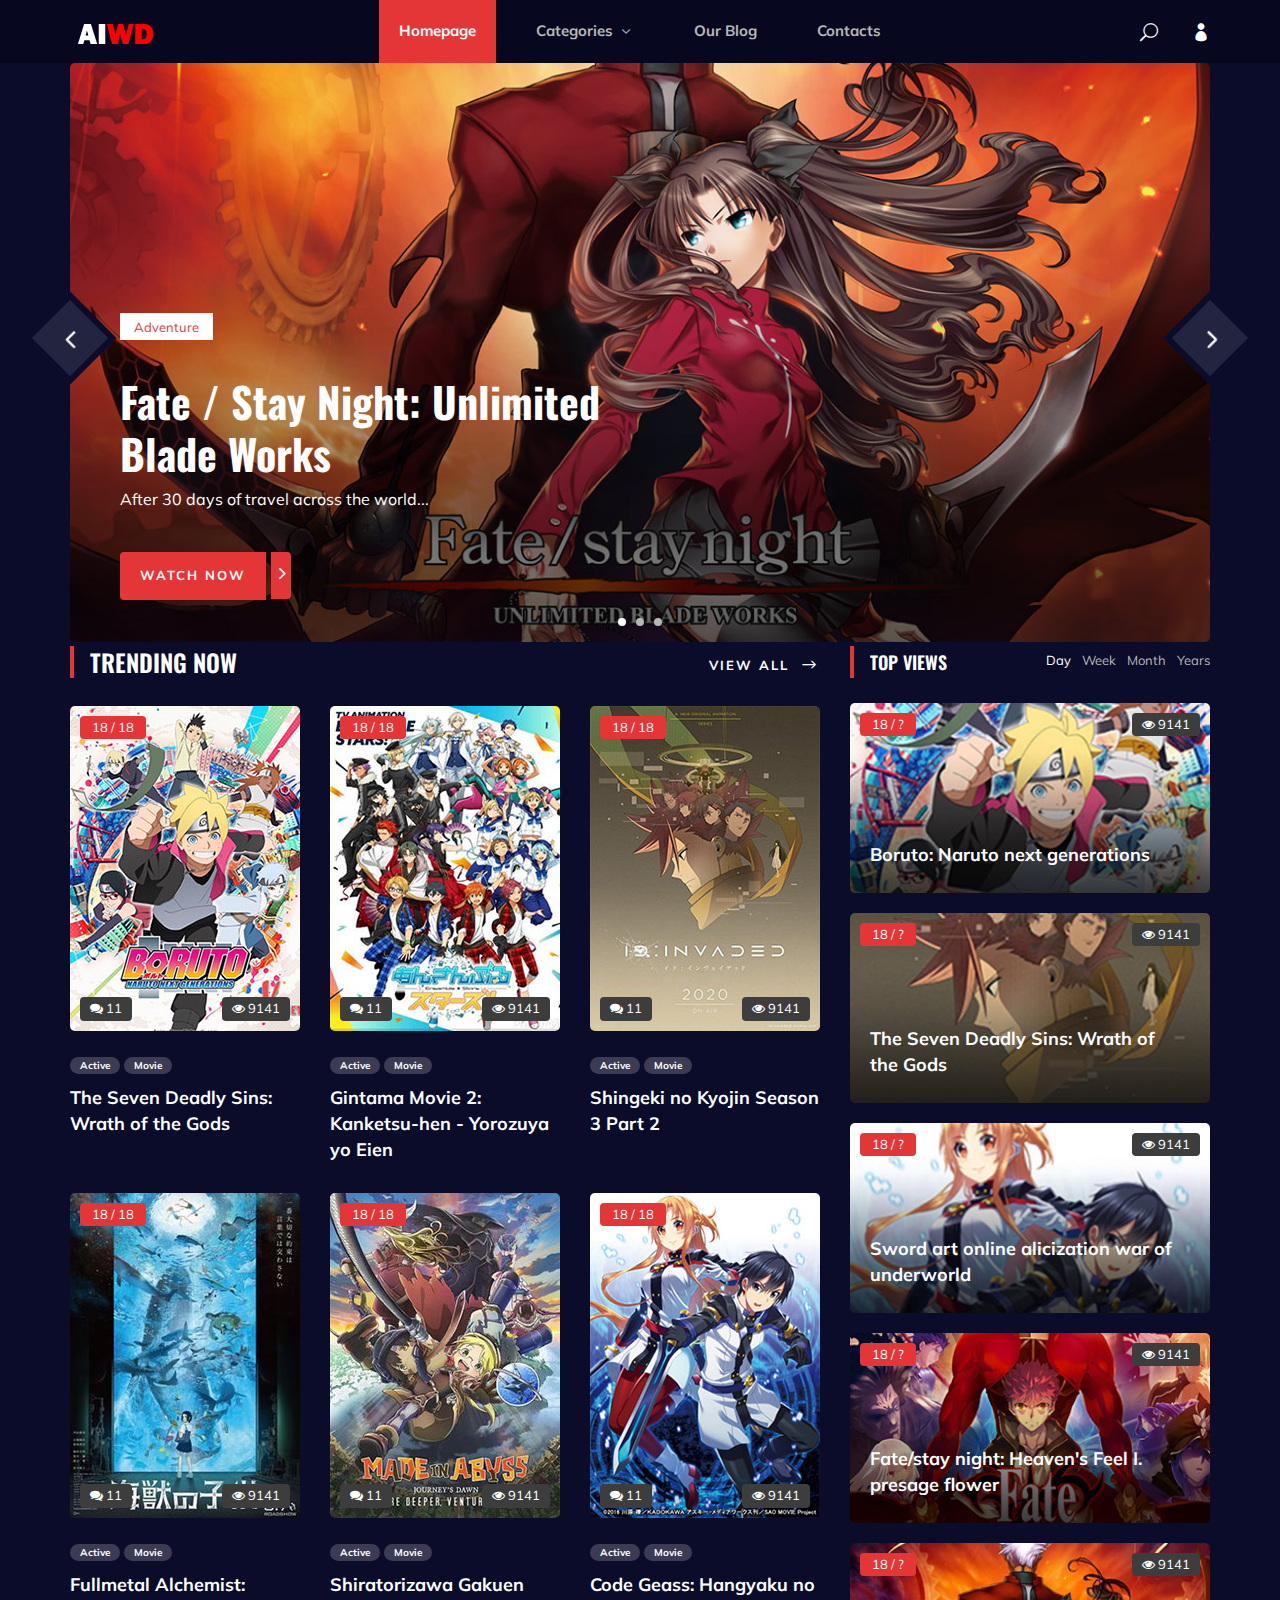
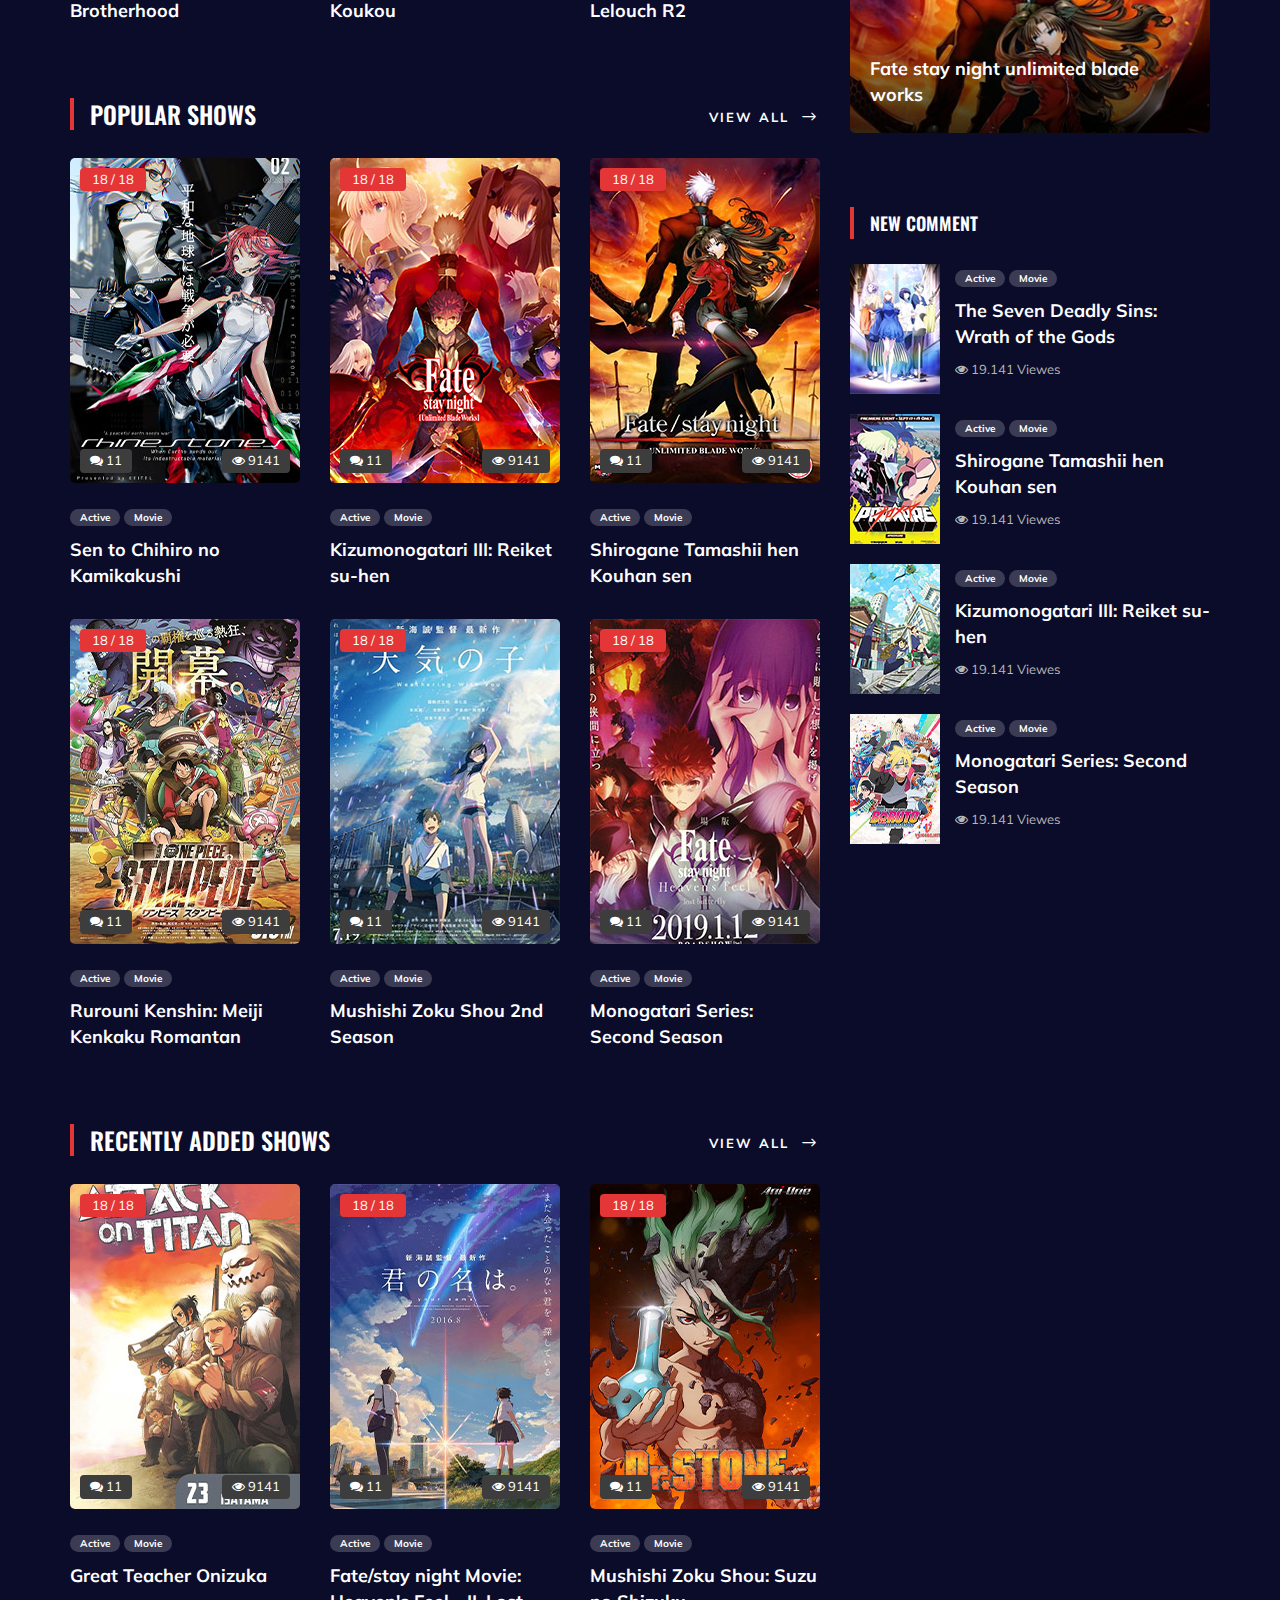
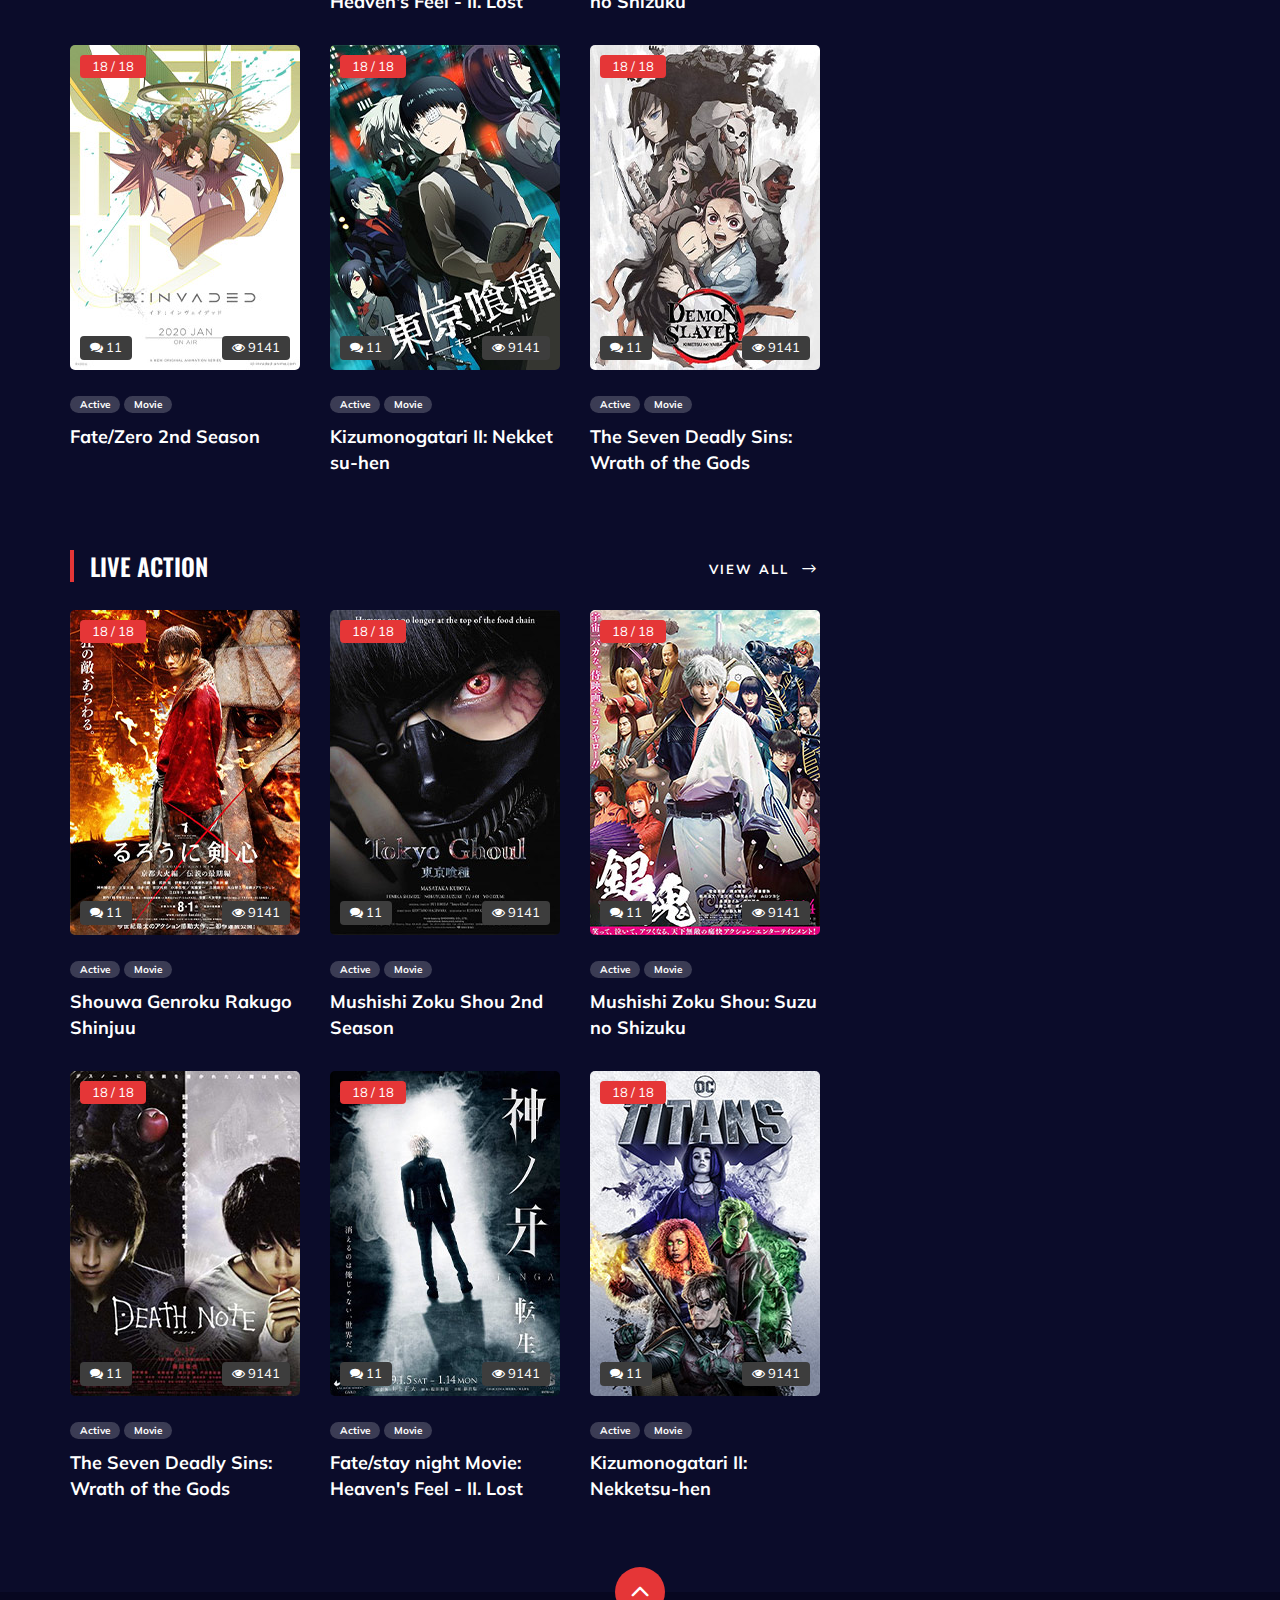
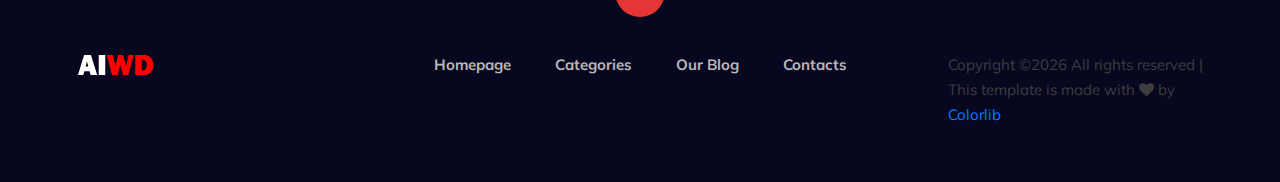
==== src/main/webapp/resources/index.html @ 6661aed7 "Initial commit" ====
<!DOCTYPE html>
<html lang="zxx">

<head>
    <meta charset="UTF-8">
    <meta name="description" content="Anime Template">
    <meta name="keywords" content="Anime, unica, creative, html">
    <meta name="viewport" content="width=device-width, initial-scale=1.0">
    <meta http-equiv="X-UA-Compatible" content="ie=edge">
    <title>Anime | Template</title>

    <!-- Google Font -->
    <link href="https://fonts.googleapis.com/css2?family=Oswald:wght@300;400;500;600;700&display=swap" rel="stylesheet">
    <link href="https://fonts.googleapis.com/css2?family=Mulish:wght@300;400;500;600;700;800;900&display=swap"
    rel="stylesheet">

    <!-- Css Styles -->
    <link rel="stylesheet" href="css/bootstrap.min.css" type="text/css">
    <link rel="stylesheet" href="css/font-awesome.min.css" type="text/css">
    <link rel="stylesheet" href="css/elegant-icons.css" type="text/css">
    <link rel="stylesheet" href="css/plyr.css" type="text/css">
    <link rel="stylesheet" href="css/nice-select.css" type="text/css">
    <link rel="stylesheet" href="css/owl.carousel.min.css" type="text/css">
    <link rel="stylesheet" href="css/slicknav.min.css" type="text/css">
    <link rel="stylesheet" href="css/style.css" type="text/css">
</head>

<body>
    <!-- Page Preloder -->
    <div id="preloder">
        <div class="loader"></div>
    </div>

    <!-- Header Section Begin -->
    <header class="header">
        <div class="container">
            <div class="row">
                <div class="col-lg-2">
                    <div class="header__logo">
                        <a href="./index.html">
                            <img src="../resources/img/logo.png" alt="">
                        </a>
                    </div>
                </div>
                <div class="col-lg-8">
                    <div class="mobile-menu__trigger">
                        <span></span>
                        <span></span>
                        <span></span>
                    </div>
                    <div class="header__nav">
                        <nav class="header__menu mobile-menu">
                            <ul>
                                <li class="active"><a href="./index.html">Homepage</a></li>
                                <li><a href="./categories.html">Categories <span class="arrow_carrot-down"></span></a>
                                    <ul class="dropdown">
                                        <li><a href="./categories.html">Categories</a></li>
                                        <li><a href="./anime-details.html">Anime Details</a></li>
                                        <li><a href="./anime-watching.html">Anime Watching</a></li>
                                        <li><a href="./blog-details.html">Blog Details</a></li>
                                        <li><a href="./signup.html">Sign Up</a></li>
                                        <li><a href="./login.html">Login</a></li>
                                    </ul>
                                </li>
                                <li><a href="./blog.html">Our Blog</a></li>
                                <li><a href="#">Contacts</a></li>
                            </ul>
                        </nav>
                    </div>
                </div>
                <div class="col-lg-2">
                    <div class="header__right">
                        <a href="#" class="search-switch"><span class="icon_search"></span></a>
                        <a href="./login.html"><span class="icon_profile"></span></a>
                    </div>
                </div>
            </div>
            <div id="mobile-menu-wrap"></div>
        </div>
    </header>
    <!-- Header End -->


    <!-- Hero Section Begin -->
    <section class="hero">
        <div class="container">
            <div class="hero__slider owl-carousel">
                <div class="hero__items set-bg" data-setbg="img/hero/hero-1.jpg">
                    <div class="row">
                        <div class="col-lg-6">
                            <div class="hero__text">
                                <div class="label">Adventure</div>
                                <h2>Fate / Stay Night: Unlimited Blade Works</h2>
                                <p>After 30 days of travel across the world...</p>
                                <a href="#"><span>Watch Now</span> <i class="fa fa-angle-right"></i></a>
                            </div>
                        </div>
                    </div>
                </div>
                <div class="hero__items set-bg" data-setbg="img/hero/hero-1.jpg">
                    <div class="row">
                        <div class="col-lg-6">
                            <div class="hero__text">
                                <div class="label">Adventure</div>
                                <h2>Fate / Stay Night: Unlimited Blade Works</h2>
                                <p>After 30 days of travel across the world...</p>
                                <a href="#"><span>Watch Now</span> <i class="fa fa-angle-right"></i></a>
                            </div>
                        </div>
                    </div>
                </div>
                <div class="hero__items set-bg" data-setbg="img/hero/hero-1.jpg">
                    <div class="row">
                        <div class="col-lg-6">
                            <div class="hero__text">
                                <div class="label">Adventure</div>
                                <h2>Fate / Stay Night: Unlimited Blade Works</h2>
                                <p>After 30 days of travel across the world...</p>
                                <a href="#"><span>Watch Now</span> <i class="fa fa-angle-right"></i></a>
                            </div>
                        </div>
                    </div>
                </div>
            </div>
        </div>
    </section>
    <!-- Hero Section End -->

    <!-- Product Section Begin -->
    <section class="product spad">
        <div class="container">
            <div class="row">
                <div class="col-lg-8">
                    <div class="trending__product">
                        <div class="row">
                            <div class="col-lg-8 col-md-8 col-sm-8">
                                <div class="section-title">
                                    <h4>Trending Now</h4>
                                </div>
                            </div>
                            <div class="col-lg-4 col-md-4 col-sm-4">
                                <div class="btn__all">
                                    <a href="#" class="primary-btn">View All <span class="arrow_right"></span></a>
                                </div>
                            </div>
                        </div>
                        <div class="row">
                            <div class="col-lg-4 col-md-6 col-sm-6">
                                <div class="product__item">
                                    <div class="product__item__pic set-bg" data-setbg="img/trending/trend-1.jpg">
                                        <div class="ep">18 / 18</div>
                                        <div class="comment"><i class="fa fa-comments"></i> 11</div>
                                        <div class="view"><i class="fa fa-eye"></i> 9141</div>
                                    </div>
                                    <div class="product__item__text">
                                        <ul>
                                            <li>Active</li>
                                            <li>Movie</li>
                                        </ul>
                                        <h5><a href="#">The Seven Deadly Sins: Wrath of the Gods</a></h5>
                                    </div>
                                </div>
                            </div>
                            <div class="col-lg-4 col-md-6 col-sm-6">
                                <div class="product__item">
                                    <div class="product__item__pic set-bg" data-setbg="img/trending/trend-2.jpg">
                                        <div class="ep">18 / 18</div>
                                        <div class="comment"><i class="fa fa-comments"></i> 11</div>
                                        <div class="view"><i class="fa fa-eye"></i> 9141</div>
                                    </div>
                                    <div class="product__item__text">
                                        <ul>
                                            <li>Active</li>
                                            <li>Movie</li>
                                        </ul>
                                        <h5><a href="#">Gintama Movie 2: Kanketsu-hen - Yorozuya yo Eien</a></h5>
                                    </div>
                                </div>
                            </div>
                            <div class="col-lg-4 col-md-6 col-sm-6">
                                <div class="product__item">
                                    <div class="product__item__pic set-bg" data-setbg="img/trending/trend-3.jpg">
                                        <div class="ep">18 / 18</div>
                                        <div class="comment"><i class="fa fa-comments"></i> 11</div>
                                        <div class="view"><i class="fa fa-eye"></i> 9141</div>
                                    </div>
                                    <div class="product__item__text">
                                        <ul>
                                            <li>Active</li>
                                            <li>Movie</li>
                                        </ul>
                                        <h5><a href="#">Shingeki no Kyojin Season 3 Part 2</a></h5>
                                    </div>
                                </div>
                            </div>
                            <div class="col-lg-4 col-md-6 col-sm-6">
                                <div class="product__item">
                                    <div class="product__item__pic set-bg" data-setbg="img/trending/trend-4.jpg">
                                        <div class="ep">18 / 18</div>
                                        <div class="comment"><i class="fa fa-comments"></i> 11</div>
                                        <div class="view"><i class="fa fa-eye"></i> 9141</div>
                                    </div>
                                    <div class="product__item__text">
                                        <ul>
                                            <li>Active</li>
                                            <li>Movie</li>
                                        </ul>
                                        <h5><a href="#">Fullmetal Alchemist: Brotherhood</a></h5>
                                    </div>
                                </div>
                            </div>
                            <div class="col-lg-4 col-md-6 col-sm-6">
                                <div class="product__item">
                                    <div class="product__item__pic set-bg" data-setbg="img/trending/trend-5.jpg">
                                        <div class="ep">18 / 18</div>
                                        <div class="comment"><i class="fa fa-comments"></i> 11</div>
                                        <div class="view"><i class="fa fa-eye"></i> 9141</div>
                                    </div>
                                    <div class="product__item__text">
                                        <ul>
                                            <li>Active</li>
                                            <li>Movie</li>
                                        </ul>
                                        <h5><a href="#">Shiratorizawa Gakuen Koukou</a></h5>
                                    </div>
                                </div>
                            </div>
                            <div class="col-lg-4 col-md-6 col-sm-6">
                                <div class="product__item">
                                    <div class="product__item__pic set-bg" data-setbg="img/trending/trend-6.jpg">
                                        <div class="ep">18 / 18</div>
                                        <div class="comment"><i class="fa fa-comments"></i> 11</div>
                                        <div class="view"><i class="fa fa-eye"></i> 9141</div>
                                    </div>
                                    <div class="product__item__text">
                                        <ul>
                                            <li>Active</li>
                                            <li>Movie</li>
                                        </ul>
                                        <h5><a href="#">Code Geass: Hangyaku no Lelouch R2</a></h5>
                                    </div>
                                </div>
                            </div>
                        </div>
                    </div>
                    <div class="popular__product">
                        <div class="row">
                            <div class="col-lg-8 col-md-8 col-sm-8">
                                <div class="section-title">
                                    <h4>Popular Shows</h4>
                                </div>
                            </div>
                            <div class="col-lg-4 col-md-4 col-sm-4">
                                <div class="btn__all">
                                    <a href="#" class="primary-btn">View All <span class="arrow_right"></span></a>
                                </div>
                            </div>
                        </div>
                        <div class="row">
                            <div class="col-lg-4 col-md-6 col-sm-6">
                                <div class="product__item">
                                    <div class="product__item__pic set-bg" data-setbg="img/popular/popular-1.jpg">
                                        <div class="ep">18 / 18</div>
                                        <div class="comment"><i class="fa fa-comments"></i> 11</div>
                                        <div class="view"><i class="fa fa-eye"></i> 9141</div>
                                    </div>
                                    <div class="product__item__text">
                                        <ul>
                                            <li>Active</li>
                                            <li>Movie</li>
                                        </ul>
                                        <h5><a href="#">Sen to Chihiro no Kamikakushi</a></h5>
                                    </div>
                                </div>
                            </div>
                            <div class="col-lg-4 col-md-6 col-sm-6">
                                <div class="product__item">
                                    <div class="product__item__pic set-bg" data-setbg="img/popular/popular-2.jpg">
                                        <div class="ep">18 / 18</div>
                                        <div class="comment"><i class="fa fa-comments"></i> 11</div>
                                        <div class="view"><i class="fa fa-eye"></i> 9141</div>
                                    </div>
                                    <div class="product__item__text">
                                        <ul>
                                            <li>Active</li>
                                            <li>Movie</li>
                                        </ul>
                                        <h5><a href="#">Kizumonogatari III: Reiket su-hen</a></h5>
                                    </div>
                                </div>
                            </div>
                            <div class="col-lg-4 col-md-6 col-sm-6">
                                <div class="product__item">
                                    <div class="product__item__pic set-bg" data-setbg="img/popular/popular-3.jpg">
                                        <div class="ep">18 / 18</div>
                                        <div class="comment"><i class="fa fa-comments"></i> 11</div>
                                        <div class="view"><i class="fa fa-eye"></i> 9141</div>
                                    </div>
                                    <div class="product__item__text">
                                        <ul>
                                            <li>Active</li>
                                            <li>Movie</li>
                                        </ul>
                                        <h5><a href="#">Shirogane Tamashii hen Kouhan sen</a></h5>
                                    </div>
                                </div>
                            </div>
                            <div class="col-lg-4 col-md-6 col-sm-6">
                                <div class="product__item">
                                    <div class="product__item__pic set-bg" data-setbg="img/popular/popular-4.jpg">
                                        <div class="ep">18 / 18</div>
                                        <div class="comment"><i class="fa fa-comments"></i> 11</div>
                                        <div class="view"><i class="fa fa-eye"></i> 9141</div>
                                    </div>
                                    <div class="product__item__text">
                                        <ul>
                                            <li>Active</li>
                                            <li>Movie</li>
                                        </ul>
                                        <h5><a href="#">Rurouni Kenshin: Meiji Kenkaku Romantan</a></h5>
                                    </div>
                                </div>
                            </div>
                            <div class="col-lg-4 col-md-6 col-sm-6">
                                <div class="product__item">
                                    <div class="product__item__pic set-bg" data-setbg="img/popular/popular-5.jpg">
                                        <div class="ep">18 / 18</div>
                                        <div class="comment"><i class="fa fa-comments"></i> 11</div>
                                        <div class="view"><i class="fa fa-eye"></i> 9141</div>
                                    </div>
                                    <div class="product__item__text">
                                        <ul>
                                            <li>Active</li>
                                            <li>Movie</li>
                                        </ul>
                                        <h5><a href="#">Mushishi Zoku Shou 2nd Season</a></h5>
                                    </div>
                                </div>
                            </div>
                            <div class="col-lg-4 col-md-6 col-sm-6">
                                <div class="product__item">
                                    <div class="product__item__pic set-bg" data-setbg="img/popular/popular-6.jpg">
                                        <div class="ep">18 / 18</div>
                                        <div class="comment"><i class="fa fa-comments"></i> 11</div>
                                        <div class="view"><i class="fa fa-eye"></i> 9141</div>
                                    </div>
                                    <div class="product__item__text">
                                        <ul>
                                            <li>Active</li>
                                            <li>Movie</li>
                                        </ul>
                                        <h5><a href="#">Monogatari Series: Second Season</a></h5>
                                    </div>
                                </div>
                            </div>
                        </div>
                    </div>
                    <div class="recent__product">
                        <div class="row">
                            <div class="col-lg-8 col-md-8 col-sm-8">
                                <div class="section-title">
                                    <h4>Recently Added Shows</h4>
                                </div>
                            </div>
                            <div class="col-lg-4 col-md-4 col-sm-4">
                                <div class="btn__all">
                                    <a href="#" class="primary-btn">View All <span class="arrow_right"></span></a>
                                </div>
                            </div>
                        </div>
                        <div class="row">
                            <div class="col-lg-4 col-md-6 col-sm-6">
                                <div class="product__item">
                                    <div class="product__item__pic set-bg" data-setbg="img/recent/recent-1.jpg">
                                        <div class="ep">18 / 18</div>
                                        <div class="comment"><i class="fa fa-comments"></i> 11</div>
                                        <div class="view"><i class="fa fa-eye"></i> 9141</div>
                                    </div>
                                    <div class="product__item__text">
                                        <ul>
                                            <li>Active</li>
                                            <li>Movie</li>
                                        </ul>
                                        <h5><a href="#">Great Teacher Onizuka</a></h5>
                                    </div>
                                </div>
                            </div>
                            <div class="col-lg-4 col-md-6 col-sm-6">
                                <div class="product__item">
                                    <div class="product__item__pic set-bg" data-setbg="img/recent/recent-2.jpg">
                                        <div class="ep">18 / 18</div>
                                        <div class="comment"><i class="fa fa-comments"></i> 11</div>
                                        <div class="view"><i class="fa fa-eye"></i> 9141</div>
                                    </div>
                                    <div class="product__item__text">
                                        <ul>
                                            <li>Active</li>
                                            <li>Movie</li>
                                        </ul>
                                        <h5><a href="#">Fate/stay night Movie: Heaven's Feel - II. Lost</a></h5>
                                    </div>
                                </div>
                            </div>
                            <div class="col-lg-4 col-md-6 col-sm-6">
                                <div class="product__item">
                                    <div class="product__item__pic set-bg" data-setbg="img/recent/recent-3.jpg">
                                        <div class="ep">18 / 18</div>
                                        <div class="comment"><i class="fa fa-comments"></i> 11</div>
                                        <div class="view"><i class="fa fa-eye"></i> 9141</div>
                                    </div>
                                    <div class="product__item__text">
                                        <ul>
                                            <li>Active</li>
                                            <li>Movie</li>
                                        </ul>
                                        <h5><a href="#">Mushishi Zoku Shou: Suzu no Shizuku</a></h5>
                                    </div>
                                </div>
                            </div>
                            <div class="col-lg-4 col-md-6 col-sm-6">
                                <div class="product__item">
                                    <div class="product__item__pic set-bg" data-setbg="img/recent/recent-4.jpg">
                                        <div class="ep">18 / 18</div>
                                        <div class="comment"><i class="fa fa-comments"></i> 11</div>
                                        <div class="view"><i class="fa fa-eye"></i> 9141</div>
                                    </div>
                                    <div class="product__item__text">
                                        <ul>
                                            <li>Active</li>
                                            <li>Movie</li>
                                        </ul>
                                        <h5><a href="#">Fate/Zero 2nd Season</a></h5>
                                    </div>
                                </div>
                            </div>
                            <div class="col-lg-4 col-md-6 col-sm-6">
                                <div class="product__item">
                                    <div class="product__item__pic set-bg" data-setbg="img/recent/recent-5.jpg">
                                        <div class="ep">18 / 18</div>
                                        <div class="comment"><i class="fa fa-comments"></i> 11</div>
                                        <div class="view"><i class="fa fa-eye"></i> 9141</div>
                                    </div>
                                    <div class="product__item__text">
                                        <ul>
                                            <li>Active</li>
                                            <li>Movie</li>
                                        </ul>
                                        <h5><a href="#">Kizumonogatari II: Nekket su-hen</a></h5>
                                    </div>
                                </div>
                            </div>
                            <div class="col-lg-4 col-md-6 col-sm-6">
                                <div class="product__item">
                                    <div class="product__item__pic set-bg" data-setbg="img/recent/recent-6.jpg">
                                        <div class="ep">18 / 18</div>
                                        <div class="comment"><i class="fa fa-comments"></i> 11</div>
                                        <div class="view"><i class="fa fa-eye"></i> 9141</div>
                                    </div>
                                    <div class="product__item__text">
                                        <ul>
                                            <li>Active</li>
                                            <li>Movie</li>
                                        </ul>
                                        <h5><a href="#">The Seven Deadly Sins: Wrath of the Gods</a></h5>
                                    </div>
                                </div>
                            </div>
                        </div>
                    </div>
                    <div class="live__product">
                        <div class="row">
                            <div class="col-lg-8 col-md-8 col-sm-8">
                                <div class="section-title">
                                    <h4>Live Action</h4>
                                </div>
                            </div>
                            <div class="col-lg-4 col-md-4 col-sm-4">
                                <div class="btn__all">
                                    <a href="#" class="primary-btn">View All <span class="arrow_right"></span></a>
                                </div>
                            </div>
                        </div>
                        <div class="row">
                            <div class="col-lg-4 col-md-6 col-sm-6">
                                <div class="product__item">
                                    <div class="product__item__pic set-bg" data-setbg="img/live/live-1.jpg">
                                        <div class="ep">18 / 18</div>
                                        <div class="comment"><i class="fa fa-comments"></i> 11</div>
                                        <div class="view"><i class="fa fa-eye"></i> 9141</div>
                                    </div>
                                    <div class="product__item__text">
                                        <ul>
                                            <li>Active</li>
                                            <li>Movie</li>
                                        </ul>
                                        <h5><a href="#">Shouwa Genroku Rakugo Shinjuu</a></h5>
                                    </div>
                                </div>
                            </div>
                            <div class="col-lg-4 col-md-6 col-sm-6">
                                <div class="product__item">
                                    <div class="product__item__pic set-bg" data-setbg="img/live/live-2.jpg">
                                        <div class="ep">18 / 18</div>
                                        <div class="comment"><i class="fa fa-comments"></i> 11</div>
                                        <div class="view"><i class="fa fa-eye"></i> 9141</div>
                                    </div>
                                    <div class="product__item__text">
                                        <ul>
                                            <li>Active</li>
                                            <li>Movie</li>
                                        </ul>
                                        <h5><a href="#">Mushishi Zoku Shou 2nd Season</a></h5>
                                    </div>
                                </div>
                            </div>
                            <div class="col-lg-4 col-md-6 col-sm-6">
                                <div class="product__item">
                                    <div class="product__item__pic set-bg" data-setbg="img/live/live-3.jpg">
                                        <div class="ep">18 / 18</div>
                                        <div class="comment"><i class="fa fa-comments"></i> 11</div>
                                        <div class="view"><i class="fa fa-eye"></i> 9141</div>
                                    </div>
                                    <div class="product__item__text">
                                        <ul>
                                            <li>Active</li>
                                            <li>Movie</li>
                                        </ul>
                                        <h5><a href="#">Mushishi Zoku Shou: Suzu no Shizuku</a></h5>
                                    </div>
                                </div>
                            </div>
                            <div class="col-lg-4 col-md-6 col-sm-6">
                                <div class="product__item">
                                    <div class="product__item__pic set-bg" data-setbg="img/live/live-4.jpg">
                                        <div class="ep">18 / 18</div>
                                        <div class="comment"><i class="fa fa-comments"></i> 11</div>
                                        <div class="view"><i class="fa fa-eye"></i> 9141</div>
                                    </div>
                                    <div class="product__item__text">
                                        <ul>
                                            <li>Active</li>
                                            <li>Movie</li>
                                        </ul>
                                        <h5><a href="#">The Seven Deadly Sins: Wrath of the Gods</a></h5>
                                    </div>
                                </div>
                            </div>
                            <div class="col-lg-4 col-md-6 col-sm-6">
                                <div class="product__item">
                                    <div class="product__item__pic set-bg" data-setbg="img/live/live-5.jpg">
                                        <div class="ep">18 / 18</div>
                                        <div class="comment"><i class="fa fa-comments"></i> 11</div>
                                        <div class="view"><i class="fa fa-eye"></i> 9141</div>
                                    </div>
                                    <div class="product__item__text">
                                        <ul>
                                            <li>Active</li>
                                            <li>Movie</li>
                                        </ul>
                                        <h5><a href="#">Fate/stay night Movie: Heaven's Feel - II. Lost</a></h5>
                                    </div>
                                </div>
                            </div>
                            <div class="col-lg-4 col-md-6 col-sm-6">
                                <div class="product__item">
                                    <div class="product__item__pic set-bg" data-setbg="img/live/live-6.jpg">
                                        <div class="ep">18 / 18</div>
                                        <div class="comment"><i class="fa fa-comments"></i> 11</div>
                                        <div class="view"><i class="fa fa-eye"></i> 9141</div>
                                    </div>
                                    <div class="product__item__text">
                                        <ul>
                                            <li>Active</li>
                                            <li>Movie</li>
                                        </ul>
                                        <h5><a href="#">Kizumonogatari II: Nekketsu-hen</a></h5>
                                    </div>
                                </div>
                            </div>
                        </div>
                    </div>
                </div>
                <div class="col-lg-4 col-md-6 col-sm-8">
                    <div class="product__sidebar">
                        <div class="product__sidebar__view">
                            <div class="section-title">
                                <h5>Top Views</h5>
                            </div>
                            <ul class="filter__controls">
                                <li class="active" data-filter="*">Day</li>
                                <li data-filter=".week">Week</li>
                                <li data-filter=".month">Month</li>
                                <li data-filter=".years">Years</li>
                            </ul>
                            <div class="filter__gallery">
                                <div class="product__sidebar__view__item set-bg mix day years"
                                data-setbg="img/sidebar/tv-1.jpg">
                                <div class="ep">18 / ?</div>
                                <div class="view"><i class="fa fa-eye"></i> 9141</div>
                                <h5><a href="#">Boruto: Naruto next generations</a></h5>
                            </div>
                            <div class="product__sidebar__view__item set-bg mix month week"
                            data-setbg="img/sidebar/tv-2.jpg">
                            <div class="ep">18 / ?</div>
                            <div class="view"><i class="fa fa-eye"></i> 9141</div>
                            <h5><a href="#">The Seven Deadly Sins: Wrath of the Gods</a></h5>
                        </div>
                        <div class="product__sidebar__view__item set-bg mix week years"
                        data-setbg="img/sidebar/tv-3.jpg">
                        <div class="ep">18 / ?</div>
                        <div class="view"><i class="fa fa-eye"></i> 9141</div>
                        <h5><a href="#">Sword art online alicization war of underworld</a></h5>
                    </div>
                    <div class="product__sidebar__view__item set-bg mix years month"
                    data-setbg="img/sidebar/tv-4.jpg">
                    <div class="ep">18 / ?</div>
                    <div class="view"><i class="fa fa-eye"></i> 9141</div>
                    <h5><a href="#">Fate/stay night: Heaven's Feel I. presage flower</a></h5>
                </div>
                <div class="product__sidebar__view__item set-bg mix day"
                data-setbg="img/sidebar/tv-5.jpg">
                <div class="ep">18 / ?</div>
                <div class="view"><i class="fa fa-eye"></i> 9141</div>
                <h5><a href="#">Fate stay night unlimited blade works</a></h5>
            </div>
        </div>
    </div>
    <div class="product__sidebar__comment">
        <div class="section-title">
            <h5>New Comment</h5>
        </div>
        <div class="product__sidebar__comment__item">
            <div class="product__sidebar__comment__item__pic">
                <img src="img/sidebar/comment-1.jpg" alt="">
            </div>
            <div class="product__sidebar__comment__item__text">
                <ul>
                    <li>Active</li>
                    <li>Movie</li>
                </ul>
                <h5><a href="#">The Seven Deadly Sins: Wrath of the Gods</a></h5>
                <span><i class="fa fa-eye"></i> 19.141 Viewes</span>
            </div>
        </div>
        <div class="product__sidebar__comment__item">
            <div class="product__sidebar__comment__item__pic">
                <img src="img/sidebar/comment-2.jpg" alt="">
            </div>
            <div class="product__sidebar__comment__item__text">
                <ul>
                    <li>Active</li>
                    <li>Movie</li>
                </ul>
                <h5><a href="#">Shirogane Tamashii hen Kouhan sen</a></h5>
                <span><i class="fa fa-eye"></i> 19.141 Viewes</span>
            </div>
        </div>
        <div class="product__sidebar__comment__item">
            <div class="product__sidebar__comment__item__pic">
                <img src="img/sidebar/comment-3.jpg" alt="">
            </div>
            <div class="product__sidebar__comment__item__text">
                <ul>
                    <li>Active</li>
                    <li>Movie</li>
                </ul>
                <h5><a href="#">Kizumonogatari III: Reiket su-hen</a></h5>
                <span><i class="fa fa-eye"></i> 19.141 Viewes</span>
            </div>
        </div>
        <div class="product__sidebar__comment__item">
            <div class="product__sidebar__comment__item__pic">
                <img src="img/sidebar/comment-4.jpg" alt="">
            </div>
            <div class="product__sidebar__comment__item__text">
                <ul>
                    <li>Active</li>
                    <li>Movie</li>
                </ul>
                <h5><a href="#">Monogatari Series: Second Season</a></h5>
                <span><i class="fa fa-eye"></i> 19.141 Viewes</span>
            </div>
        </div>
    </div>
</div>
</div>
</div>
</div>
</section>
<!-- Product Section End -->

<!-- Footer Section Begin -->
<footer class="footer">
    <div class="page-up">
        <a href="#" id="scrollToTopButton"><span class="arrow_carrot-up"></span></a>
    </div>
    <div class="container">
        <div class="row">
            <div class="col-lg-3">
                <div class="footer__logo">
                    <a href="./index.html"><img src="img/logo.png" alt=""></a>
                </div>
            </div>
            <div class="col-lg-6">
                <div class="footer__nav">
                    <ul>
                        <li class="active"><a href="./index.html">Homepage</a></li>
                        <li><a href="./categories.html">Categories</a></li>
                        <li><a href="./blog.html">Our Blog</a></li>
                        <li><a href="#">Contacts</a></li>
                    </ul>
                </div>
            </div>
            <div class="col-lg-3">
                <p><!-- Link back to Colorlib can't be removed. Template is licensed under CC BY 3.0. -->
                  Copyright &copy;<script>document.write(new Date().getFullYear());</script> All rights reserved | This template is made with <i class="fa fa-heart" aria-hidden="true"></i> by <a href="https://colorlib.com" target="_blank">Colorlib</a>
                  <!-- Link back to Colorlib can't be removed. Template is licensed under CC BY 3.0. --></p>

              </div>
          </div>
      </div>
  </footer>
  <!-- Footer Section End -->

  <!-- Search model Begin -->
  <div class="search-model">
    <div class="h-100 d-flex align-items-center justify-content-center">
        <div class="search-close-switch"><i class="icon_close"></i></div>
        <form class="search-model-form">
            <input type="text" id="search-input" placeholder="Search here.....">
        </form>
    </div>
</div>
<!-- Search model end -->

<!-- Js Plugins -->
<script src="js/jquery-3.3.1.min.js"></script>
<script src="js/bootstrap.min.js"></script>
<script src="js/player.js"></script>
<script src="js/jquery.nice-select.min.js"></script>
<script src="js/mixitup.min.js"></script>
<script src="js/jquery.slicknav.js"></script>
<script src="js/owl.carousel.min.js"></script>
<script src="js/main.js"></script>


</body>

</html>
---- src/main/webapp/resources/css/elegant-icons.css ----
@font-face {
	font-family: 'ElegantIcons';
	src:url('../fonts/ElegantIcons.eot');
	src:url('../fonts/ElegantIcons.eot?#iefix') format('embedded-opentype'),
		url('../fonts/ElegantIcons.woff') format('woff'),
		url('../fonts/ElegantIcons.ttf') format('truetype'),
		url('../fonts/ElegantIcons.svg#ElegantIcons') format('svg');
	font-weight: normal;
	font-style: normal;
}

/* Use the following CSS code if you want to use data attributes for inserting your icons */
[data-icon]:before {
	font-family: 'ElegantIcons';
	content: attr(data-icon);
	speak: none;
	font-weight: normal;
	font-variant: normal;
	text-transform: none;
	line-height: 1;
	-webkit-font-smoothing: antialiased;
	-moz-osx-font-smoothing: grayscale;
}

/* Use the following CSS code if you want to have a class per icon */
/*
Instead of a list of all class selectors,
you can use the generic selector below, but it's slower:
[class*="your-class-prefix"] {
*/
.arrow_up, .arrow_down, .arrow_left, .arrow_right, .arrow_left-up, .arrow_right-up, .arrow_right-down, .arrow_left-down, .arrow-up-down, .arrow_up-down_alt, .arrow_left-right_alt, .arrow_left-right, .arrow_expand_alt2, .arrow_expand_alt, .arrow_condense, .arrow_expand, .arrow_move, .arrow_carrot-up, .arrow_carrot-down, .arrow_carrot-left, .arrow_carrot-right, .arrow_carrot-2up, .arrow_carrot-2down, .arrow_carrot-2left, .arrow_carrot-2right, .arrow_carrot-up_alt2, .arrow_carrot-down_alt2, .arrow_carrot-left_alt2, .arrow_carrot-right_alt2, .arrow_carrot-2up_alt2, .arrow_carrot-2down_alt2, .arrow_carrot-2left_alt2, .arrow_carrot-2right_alt2, .arrow_triangle-up, .arrow_triangle-down, .arrow_triangle-left, .arrow_triangle-right, .arrow_triangle-up_alt2, .arrow_triangle-down_alt2, .arrow_triangle-left_alt2, .arrow_triangle-right_alt2, .arrow_back, .icon_minus-06, .icon_plus, .icon_close, .icon_check, .icon_minus_alt2, .icon_plus_alt2, .icon_close_alt2, .icon_check_alt2, .icon_zoom-out_alt, .icon_zoom-in_alt, .icon_search, .icon_box-empty, .icon_box-selected, .icon_minus-box, .icon_plus-box, .icon_box-checked, .icon_circle-empty, .icon_circle-slelected, .icon_stop_alt2, .icon_stop, .icon_pause_alt2, .icon_pause, .icon_menu, .icon_menu-square_alt2, .icon_menu-circle_alt2, .icon_ul, .icon_ol, .icon_adjust-horiz, .icon_adjust-vert, .icon_document_alt, .icon_documents_alt, .icon_pencil, .icon_pencil-edit_alt, .icon_pencil-edit, .icon_folder-alt, .icon_folder-open_alt, .icon_folder-add_alt, .icon_info_alt, .icon_error-oct_alt, .icon_error-circle_alt, .icon_error-triangle_alt, .icon_question_alt2, .icon_question, .icon_comment_alt, .icon_chat_alt, .icon_vol-mute_alt, .icon_volume-low_alt, .icon_volume-high_alt, .icon_quotations, .icon_quotations_alt2, .icon_clock_alt, .icon_lock_alt, .icon_lock-open_alt, .icon_key_alt, .icon_cloud_alt, .icon_cloud-upload_alt, .icon_cloud-download_alt, .icon_image, .icon_images, .icon_lightbulb_alt, .icon_gift_alt, .icon_house_alt, .icon_genius, .icon_mobile, .icon_tablet, .icon_laptop, .icon_desktop, .icon_camera_alt, .icon_mail_alt, .icon_cone_alt, .icon_ribbon_alt, .icon_bag_alt, .icon_creditcard, .icon_cart_alt, .icon_paperclip, .icon_tag_alt, .icon_tags_alt, .icon_trash_alt, .icon_cursor_alt, .icon_mic_alt, .icon_compass_alt, .icon_pin_alt, .icon_pushpin_alt, .icon_map_alt, .icon_drawer_alt, .icon_toolbox_alt, .icon_book_alt, .icon_calendar, .icon_film, .icon_table, .icon_contacts_alt, .icon_headphones, .icon_lifesaver, .icon_piechart, .icon_refresh, .icon_link_alt, .icon_link, .icon_loading, .icon_blocked, .icon_archive_alt, .icon_heart_alt, .icon_star_alt, .icon_star-half_alt, .icon_star, .icon_star-half, .icon_tools, .icon_tool, .icon_cog, .icon_cogs, .arrow_up_alt, .arrow_down_alt, .arrow_left_alt, .arrow_right_alt, .arrow_left-up_alt, .arrow_right-up_alt, .arrow_right-down_alt, .arrow_left-down_alt, .arrow_condense_alt, .arrow_expand_alt3, .arrow_carrot_up_alt, .arrow_carrot-down_alt, .arrow_carrot-left_alt, .arrow_carrot-right_alt, .arrow_carrot-2up_alt, .arrow_carrot-2dwnn_alt, .arrow_carrot-2left_alt, .arrow_carrot-2right_alt, .arrow_triangle-up_alt, .arrow_triangle-down_alt, .arrow_triangle-left_alt, .arrow_triangle-right_alt, .icon_minus_alt, .icon_plus_alt, .icon_close_alt, .icon_check_alt, .icon_zoom-out, .icon_zoom-in, .icon_stop_alt, .icon_menu-square_alt, .icon_menu-circle_alt, .icon_document, .icon_documents, .icon_pencil_alt, .icon_folder, .icon_folder-open, .icon_folder-add, .icon_folder_upload, .icon_folder_download, .icon_info, .icon_error-circle, .icon_error-oct, .icon_error-triangle, .icon_question_alt, .icon_comment, .icon_chat, .icon_vol-mute, .icon_volume-low, .icon_volume-high, .icon_quotations_alt, .icon_clock, .icon_lock, .icon_lock-open, .icon_key, .icon_cloud, .icon_cloud-upload, .icon_cloud-download, .icon_lightbulb, .icon_gift, .icon_house, .icon_camera, .icon_mail, .icon_cone, .icon_ribbon, .icon_bag, .icon_cart, .icon_tag, .icon_tags, .icon_trash, .icon_cursor, .icon_mic, .icon_compass, .icon_pin, .icon_pushpin, .icon_map, .icon_drawer, .icon_toolbox, .icon_book, .icon_contacts, .icon_archive, .icon_heart, .icon_profile, .icon_group, .icon_grid-2x2, .icon_grid-3x3, .icon_music, .icon_pause_alt, .icon_phone, .icon_upload, .icon_download, .social_facebook, .social_twitter, .social_pinterest, .social_googleplus, .social_tumblr, .social_tumbleupon, .social_wordpress, .social_instagram, .social_dribbble, .social_vimeo, .social_linkedin, .social_rss, .social_deviantart, .social_share, .social_myspace, .social_skype, .social_youtube, .social_picassa, .social_googledrive, .social_flickr, .social_blogger, .social_spotify, .social_delicious, .social_facebook_circle, .social_twitter_circle, .social_pinterest_circle, .social_googleplus_circle, .social_tumblr_circle, .social_stumbleupon_circle, .social_wordpress_circle, .social_instagram_circle, .social_dribbble_circle, .social_vimeo_circle, .social_linkedin_circle, .social_rss_circle, .social_deviantart_circle, .social_share_circle, .social_myspace_circle, .social_skype_circle, .social_youtube_circle, .social_picassa_circle, .social_googledrive_alt2, .social_flickr_circle, .social_blogger_circle, .social_spotify_circle, .social_delicious_circle, .social_facebook_square, .social_twitter_square, .social_pinterest_square, .social_googleplus_square, .social_tumblr_square, .social_stumbleupon_square, .social_wordpress_square, .social_instagram_square, .social_dribbble_square, .social_vimeo_square, .social_linkedin_square, .social_rss_square, .social_deviantart_square, .social_share_square, .social_myspace_square, .social_skype_square, .social_youtube_square, .social_picassa_square, .social_googledrive_square, .social_flickr_square, .social_blogger_square, .social_spotify_square, .social_delicious_square, .icon_printer, .icon_calulator, .icon_building, .icon_floppy, .icon_drive, .icon_search-2, .icon_id, .icon_id-2, .icon_puzzle, .icon_like, .icon_dislike, .icon_mug, .icon_currency, .icon_wallet, .icon_pens, .icon_easel, .icon_flowchart, .icon_datareport, .icon_briefcase, .icon_shield, .icon_percent, .icon_globe, .icon_globe-2, .icon_target, .icon_hourglass, .icon_balance, .icon_rook, .icon_printer-alt, .icon_calculator_alt, .icon_building_alt, .icon_floppy_alt, .icon_drive_alt, .icon_search_alt, .icon_id_alt, .icon_id-2_alt, .icon_puzzle_alt, .icon_like_alt, .icon_dislike_alt, .icon_mug_alt, .icon_currency_alt, .icon_wallet_alt, .icon_pens_alt, .icon_easel_alt, .icon_flowchart_alt, .icon_datareport_alt, .icon_briefcase_alt, .icon_shield_alt, .icon_percent_alt, .icon_globe_alt, .icon_clipboard {
	font-family: 'ElegantIcons';
	speak: none;
	font-style: normal;
	font-weight: normal;
	font-variant: normal;
	text-transform: none;
	line-height: 1;
	-webkit-font-smoothing: antialiased;
}
.arrow_up:before {
	content: "\21";
}
.arrow_down:before {
	content: "\22";
}
.arrow_left:before {
	content: "\23";
}
.arrow_right:before {
	content: "\24";
}
.arrow_left-up:before {
	content: "\25";
}
.arrow_right-up:before {
	content: "\26";
}
.arrow_right-down:before {
	content: "\27";
}
.arrow_left-down:before {
	content: "\28";
}
.arrow-up-down:before {
	content: "\29";
}
.arrow_up-down_alt:before {
	content: "\2a";
}
.arrow_left-right_alt:before {
	content: "\2b";
}
.arrow_left-right:before {
	content: "\2c";
}
.arrow_expand_alt2:before {
	content: "\2d";
}
.arrow_expand_alt:before {
	content: "\2e";
}
.arrow_condense:before {
	content: "\2f";
}
.arrow_expand:before {
	content: "\30";
}
.arrow_move:before {
	content: "\31";
}
.arrow_carrot-up:before {
	content: "\32";
}
.arrow_carrot-down:before {
	content: "\33";
}
.arrow_carrot-left:before {
	content: "\34";
}
.arrow_carrot-right:before {
	content: "\35";
}
.arrow_carrot-2up:before {
	content: "\36";
}
.arrow_carrot-2down:before {
	content: "\37";
}
.arrow_carrot-2left:before {
	content: "\38";
}
.arrow_carrot-2right:before {
	content: "\39";
}
.arrow_carrot-up_alt2:before {
	content: "\3a";
}
.arrow_carrot-down_alt2:before {
	content: "\3b";
}
.arrow_carrot-left_alt2:before {
	content: "\3c";
}
.arrow_carrot-right_alt2:before {
	content: "\3d";
}
.arrow_carrot-2up_alt2:before {
	content: "\3e";
}
.arrow_carrot-2down_alt2:before {
	content: "\3f";
}
.arrow_carrot-2left_alt2:before {
	content: "\40";
}
.arrow_carrot-2right_alt2:before {
	content: "\41";
}
.arrow_triangle-up:before {
	content: "\42";
}
.arrow_triangle-down:before {
	content: "\43";
}
.arrow_triangle-left:before {
	content: "\44";
}
.arrow_triangle-right:before {
	content: "\45";
}
.arrow_triangle-up_alt2:before {
	content: "\46";
}
.arrow_triangle-down_alt2:before {
	content: "\47";
}
.arrow_triangle-left_alt2:before {
	content: "\48";
}
.arrow_triangle-right_alt2:before {
	content: "\49";
}
.arrow_back:before {
	content: "\4a";
}
.icon_minus-06:before {
	content: "\4b";
}
.icon_plus:before {
	content: "\4c";
}
.icon_close:before {
	content: "\4d";
}
.icon_check:before {
	content: "\4e";
}
.icon_minus_alt2:before {
	content: "\4f";
}
.icon_plus_alt2:before {
	content: "\50";
}
.icon_close_alt2:before {
	content: "\51";
}
.icon_check_alt2:before {
	content: "\52";
}
.icon_zoom-out_alt:before {
	content: "\53";
}
.icon_zoom-in_alt:before {
	content: "\54";
}
.icon_search:before {
	content: "\55";
}
.icon_box-empty:before {
	content: "\56";
}
.icon_box-selected:before {
	content: "\57";
}
.icon_minus-box:before {
	content: "\58";
}
.icon_plus-box:before {
	content: "\59";
}
.icon_box-checked:before {
	content: "\5a";
}
.icon_circle-empty:before {
	content: "\5b";
}
.icon_circle-slelected:before {
	content: "\5c";
}
.icon_stop_alt2:before {
	content: "\5d";
}
.icon_stop:before {
	content: "\5e";
}
.icon_pause_alt2:before {
	content: "\5f";
}
.icon_pause:before {
	content: "\60";
}
.icon_menu:before {
	content: "\61";
}
.icon_menu-square_alt2:before {
	content: "\62";
}
.icon_menu-circle_alt2:before {
	content: "\63";
}
.icon_ul:before {
	content: "\64";
}
.icon_ol:before {
	content: "\65";
}
.icon_adjust-horiz:before {
	content: "\66";
}
.icon_adjust-vert:before {
	content: "\67";
}
.icon_document_alt:before {
	content: "\68";
}
.icon_documents_alt:before {
	content: "\69";
}
.icon_pencil:before {
	content: "\6a";
}
.icon_pencil-edit_alt:before {
	content: "\6b";
}
.icon_pencil-edit:before {
	content: "\6c";
}
.icon_folder-alt:before {
	content: "\6d";
}
.icon_folder-open_alt:before {
	content: "\6e";
}
.icon_folder-add_alt:before {
	content: "\6f";
}
.icon_info_alt:before {
	content: "\70";
}
.icon_error-oct_alt:before {
	content: "\71";
}
.icon_error-circle_alt:before {
	content: "\72";
}
.icon_error-triangle_alt:before {
	content: "\73";
}
.icon_question_alt2:before {
	content: "\74";
}
.icon_question:before {
	content: "\75";
}
.icon_comment_alt:before {
	content: "\76";
}
.icon_chat_alt:before {
	content: "\77";
}
.icon_vol-mute_alt:before {
	content: "\78";
}
.icon_volume-low_alt:before {
	content: "\79";
}
.icon_volume-high_alt:before {
	content: "\7a";
}
.icon_quotations:before {
	content: "\7b";
}
.icon_quotations_alt2:before {
	content: "\7c";
}
.icon_clock_alt:before {
	content: "\7d";
}
.icon_lock_alt:before {
	content: "\7e";
}
.icon_lock-open_alt:before {
	content: "\e000";
}
.icon_key_alt:before {
	content: "\e001";
}
.icon_cloud_alt:before {
	content: "\e002";
}
.icon_cloud-upload_alt:before {
	content: "\e003";
}
.icon_cloud-download_alt:before {
	content: "\e004";
}
.icon_image:before {
	content: "\e005";
}
.icon_images:before {
	content: "\e006";
}
.icon_lightbulb_alt:before {
	content: "\e007";
}
.icon_gift_alt:before {
	content: "\e008";
}
.icon_house_alt:before {
	content: "\e009";
}
.icon_genius:before {
	content: "\e00a";
}
.icon_mobile:before {
	content: "\e00b";
}
.icon_tablet:before {
	content: "\e00c";
}
.icon_laptop:before {
	content: "\e00d";
}
.icon_desktop:before {
	content: "\e00e";
}
.icon_camera_alt:before {
	content: "\e00f";
}
.icon_mail_alt:before {
	content: "\e010";
}
.icon_cone_alt:before {
	content: "\e011";
}
.icon_ribbon_alt:before {
	content: "\e012";
}
.icon_bag_alt:before {
	content: "\e013";
}
.icon_creditcard:before {
	content: "\e014";
}
.icon_cart_alt:before {
	content: "\e015";
}
.icon_paperclip:before {
	content: "\e016";
}
.icon_tag_alt:before {
	content: "\e017";
}
.icon_tags_alt:before {
	content: "\e018";
}
.icon_trash_alt:before {
	content: "\e019";
}
.icon_cursor_alt:before {
	content: "\e01a";
}
.icon_mic_alt:before {
	content: "\e01b";
}
.icon_compass_alt:before {
	content: "\e01c";
}
.icon_pin_alt:before {
	content: "\e01d";
}
.icon_pushpin_alt:before {
	content: "\e01e";
}
.icon_map_alt:before {
	content: "\e01f";
}
.icon_drawer_alt:before {
	content: "\e020";
}
.icon_toolbox_alt:before {
	content: "\e021";
}
.icon_book_alt:before {
	content: "\e022";
}
.icon_calendar:before {
	content: "\e023";
}
.icon_film:before {
	content: "\e024";
}
.icon_table:before {
	content: "\e025";
}
.icon_contacts_alt:before {
	content: "\e026";
}
.icon_headphones:before {
	content: "\e027";
}
.icon_lifesaver:before {
	content: "\e028";
}
.icon_piechart:before {
	content: "\e029";
}
.icon_refresh:before {
	content: "\e02a";
}
.icon_link_alt:before {
	content: "\e02b";
}
.icon_link:before {
	content: "\e02c";
}
.icon_loading:before {
	content: "\e02d";
}
.icon_blocked:before {
	content: "\e02e";
}
.icon_archive_alt:before {
	content: "\e02f";
}
.icon_heart_alt:before {
	content: "\e030";
}
.icon_star_alt:before {
	content: "\e031";
}
.icon_star-half_alt:before {
	content: "\e032";
}
.icon_star:before {
	content: "\e033";
}
.icon_star-half:before {
	content: "\e034";
}
.icon_tools:before {
	content: "\e035";
}
.icon_tool:before {
	content: "\e036";
}
.icon_cog:before {
	content: "\e037";
}
.icon_cogs:before {
	content: "\e038";
}
.arrow_up_alt:before {
	content: "\e039";
}
.arrow_down_alt:before {
	content: "\e03a";
}
.arrow_left_alt:before {
	content: "\e03b";
}
.arrow_right_alt:before {
	content: "\e03c";
}
.arrow_left-up_alt:before {
	content: "\e03d";
}
.arrow_right-up_alt:before {
	content: "\e03e";
}
.arrow_right-down_alt:before {
	content: "\e03f";
}
.arrow_left-down_alt:before {
	content: "\e040";
}
.arrow_condense_alt:before {
	content: "\e041";
}
.arrow_expand_alt3:before {
	content: "\e042";
}
.arrow_carrot_up_alt:before {
	content: "\e043";
}
.arrow_carrot-down_alt:before {
	content: "\e044";
}
.arrow_carrot-left_alt:before {
	content: "\e045";
}
.arrow_carrot-right_alt:before {
	content: "\e046";
}
.arrow_carrot-2up_alt:before {
	content: "\e047";
}
.arrow_carrot-2dwnn_alt:before {
	content: "\e048";
}
.arrow_carrot-2left_alt:before {
	content: "\e049";
}
.arrow_carrot-2right_alt:before {
	content: "\e04a";
}
.arrow_triangle-up_alt:before {
	content: "\e04b";
}
.arrow_triangle-down_alt:before {
	content: "\e04c";
}
.arrow_triangle-left_alt:before {
	content: "\e04d";
}
.arrow_triangle-right_alt:before {
	content: "\e04e";
}
.icon_minus_alt:before {
	content: "\e04f";
}
.icon_plus_alt:before {
	content: "\e050";
}
.icon_close_alt:before {
	content: "\e051";
}
.icon_check_alt:before {
	content: "\e052";
}
.icon_zoom-out:before {
	content: "\e053";
}
.icon_zoom-in:before {
	content: "\e054";
}
.icon_stop_alt:before {
	content: "\e055";
}
.icon_menu-square_alt:before {
	content: "\e056";
}
.icon_menu-circle_alt:before {
	content: "\e057";
}
.icon_document:before {
	content: "\e058";
}
.icon_documents:before {
	content: "\e059";
}
.icon_pencil_alt:before {
	content: "\e05a";
}
.icon_folder:before {
	content: "\e05b";
}
.icon_folder-open:before {
	content: "\e05c";
}
.icon_folder-add:before {
	content: "\e05d";
}
.icon_folder_upload:before {
	content: "\e05e";
}
.icon_folder_download:before {
	content: "\e05f";
}
.icon_info:before {
	content: "\e060";
}
.icon_error-circle:before {
	content: "\e061";
}
.icon_error-oct:before {
	content: "\e062";
}
.icon_error-triangle:before {
	content: "\e063";
}
.icon_question_alt:before {
	content: "\e064";
}
.icon_comment:before {
	content: "\e065";
}
.icon_chat:before {
	content: "\e066";
}
.icon_vol-mute:before {
	content: "\e067";
}
.icon_volume-low:before {
	content: "\e068";
}
.icon_volume-high:before {
	content: "\e069";
}
.icon_quotations_alt:before {
	content: "\e06a";
}
.icon_clock:before {
	content: "\e06b";
}
.icon_lock:before {
	content: "\e06c";
}
.icon_lock-open:before {
	content: "\e06d";
}
.icon_key:before {
	content: "\e06e";
}
.icon_cloud:before {
	content: "\e06f";
}
.icon_cloud-upload:before {
	content: "\e070";
}
.icon_cloud-download:before {
	content: "\e071";
}
.icon_lightbulb:before {
	content: "\e072";
}
.icon_gift:before {
	content: "\e073";
}
.icon_house:before {
	content: "\e074";
}
.icon_camera:before {
	content: "\e075";
}
.icon_mail:before {
	content: "\e076";
}
.icon_cone:before {
	content: "\e077";
}
.icon_ribbon:before {
	content: "\e078";
}
.icon_bag:before {
	content: "\e079";
}
.icon_cart:before {
	content: "\e07a";
}
.icon_tag:before {
	content: "\e07b";
}
.icon_tags:before {
	content: "\e07c";
}
.icon_trash:before {
	content: "\e07d";
}
.icon_cursor:before {
	content: "\e07e";
}
.icon_mic:before {
	content: "\e07f";
}
.icon_compass:before {
	content: "\e080";
}
.icon_pin:before {
	content: "\e081";
}
.icon_pushpin:before {
	content: "\e082";
}
.icon_map:before {
	content: "\e083";
}
.icon_drawer:before {
	content: "\e084";
}
.icon_toolbox:before {
	content: "\e085";
}
.icon_book:before {
	content: "\e086";
}
.icon_contacts:before {
	content: "\e087";
}
.icon_archive:before {
	content: "\e088";
}
.icon_heart:before {
	content: "\e089";
}
.icon_profile:before {
	content: "\e08a";
}
.icon_group:before {
	content: "\e08b";
}
.icon_grid-2x2:before {
	content: "\e08c";
}
.icon_grid-3x3:before {
	content: "\e08d";
}
.icon_music:before {
	content: "\e08e";
}
.icon_pause_alt:before {
	content: "\e08f";
}
.icon_phone:before {
	content: "\e090";
}
.icon_upload:before {
	content: "\e091";
}
.icon_download:before {
	content: "\e092";
}
.social_facebook:before {
	content: "\e093";
}
.social_twitter:before {
	content: "\e094";
}
.social_pinterest:before {
	content: "\e095";
}
.social_googleplus:before {
	content: "\e096";
}
.social_tumblr:before {
	content: "\e097";
}
.social_tumbleupon:before {
	content: "\e098";
}
.social_wordpress:before {
	content: "\e099";
}
.social_instagram:before {
	content: "\e09a";
}
.social_dribbble:before {
	content: "\e09b";
}
.social_vimeo:before {
	content: "\e09c";
}
.social_linkedin:before {
	content: "\e09d";
}
.social_rss:before {
	content: "\e09e";
}
.social_deviantart:before {
	content: "\e09f";
}
.social_share:before {
	content: "\e0a0";
}
.social_myspace:before {
	content: "\e0a1";
}
.social_skype:before {
	content: "\e0a2";
}
.social_youtube:before {
	content: "\e0a3";
}
.social_picassa:before {
	content: "\e0a4";
}
.social_googledrive:before {
	content: "\e0a5";
}
.social_flickr:before {
	content: "\e0a6";
}
.social_blogger:before {
	content: "\e0a7";
}
.social_spotify:before {
	content: "\e0a8";
}
.social_delicious:before {
	content: "\e0a9";
}
.social_facebook_circle:before {
	content: "\e0aa";
}
.social_twitter_circle:before {
	content: "\e0ab";
}
.social_pinterest_circle:before {
	content: "\e0ac";
}
.social_googleplus_circle:before {
	content: "\e0ad";
}
.social_tumblr_circle:before {
	content: "\e0ae";
}
.social_stumbleupon_circle:before {
	content: "\e0af";
}
.social_wordpress_circle:before {
	content: "\e0b0";
}
.social_instagram_circle:before {
	content: "\e0b1";
}
.social_dribbble_circle:before {
	content: "\e0b2";
}
.social_vimeo_circle:before {
	content: "\e0b3";
}
.social_linkedin_circle:before {
	content: "\e0b4";
}
.social_rss_circle:before {
	content: "\e0b5";
}
.social_deviantart_circle:before {
	content: "\e0b6";
}
.social_share_circle:before {
	content: "\e0b7";
}
.social_myspace_circle:before {
	content: "\e0b8";
}
.social_skype_circle:before {
	content: "\e0b9";
}
.social_youtube_circle:before {
	content: "\e0ba";
}
.social_picassa_circle:before {
	content: "\e0bb";
}
.social_googledrive_alt2:before {
	content: "\e0bc";
}
.social_flickr_circle:before {
	content: "\e0bd";
}
.social_blogger_circle:before {
	content: "\e0be";
}
.social_spotify_circle:before {
	content: "\e0bf";
}
.social_delicious_circle:before {
	content: "\e0c0";
}
.social_facebook_square:before {
	content: "\e0c1";
}
.social_twitter_square:before {
	content: "\e0c2";
}
.social_pinterest_square:before {
	content: "\e0c3";
}
.social_googleplus_square:before {
	content: "\e0c4";
}
.social_tumblr_square:before {
	content: "\e0c5";
}
.social_stumbleupon_square:before {
	content: "\e0c6";
}
.social_wordpress_square:before {
	content: "\e0c7";
}
.social_instagram_square:before {
	content: "\e0c8";
}
.social_dribbble_square:before {
	content: "\e0c9";
}
.social_vimeo_square:before {
	content: "\e0ca";
}
.social_linkedin_square:before {
	content: "\e0cb";
}
.social_rss_square:before {
	content: "\e0cc";
}
.social_deviantart_square:before {
	content: "\e0cd";
}
.social_share_square:before {
	content: "\e0ce";
}
.social_myspace_square:before {
	content: "\e0cf";
}
.social_skype_square:before {
	content: "\e0d0";
}
.social_youtube_square:before {
	content: "\e0d1";
}
.social_picassa_square:before {
	content: "\e0d2";
}
.social_googledrive_square:before {
	content: "\e0d3";
}
.social_flickr_square:before {
	content: "\e0d4";
}
.social_blogger_square:before {
	content: "\e0d5";
}
.social_spotify_square:before {
	content: "\e0d6";
}
.social_delicious_square:before {
	content: "\e0d7";
}
.icon_printer:before {
	content: "\e103";
}
.icon_calulator:before {
	content: "\e0ee";
}
.icon_building:before {
	content: "\e0ef";
}
.icon_floppy:before {
	content: "\e0e8";
}
.icon_drive:before {
	content: "\e0ea";
}
.icon_search-2:before {
	content: "\e101";
}
.icon_id:before {
	content: "\e107";
}
.icon_id-2:before {
	content: "\e108";
}
.icon_puzzle:before {
	content: "\e102";
}
.icon_like:before {
	content: "\e106";
}
.icon_dislike:before {
	content: "\e0eb";
}
.icon_mug:before {
	content: "\e105";
}
.icon_currency:before {
	content: "\e0ed";
}
.icon_wallet:before {
	content: "\e100";
}
.icon_pens:before {
	content: "\e104";
}
.icon_easel:before {
	content: "\e0e9";
}
.icon_flowchart:before {
	content: "\e109";
}
.icon_datareport:before {
	content: "\e0ec";
}
.icon_briefcase:before {
	content: "\e0fe";
}
.icon_shield:before {
	content: "\e0f6";
}
.icon_percent:before {
	content: "\e0fb";
}
.icon_globe:before {
	content: "\e0e2";
}
.icon_globe-2:before {
	content: "\e0e3";
}
.icon_target:before {
	content: "\e0f5";
}
.icon_hourglass:before {
	content: "\e0e1";
}
.icon_balance:before {
	content: "\e0ff";
}
.icon_rook:before {
	content: "\e0f8";
}
.icon_printer-alt:before {
	content: "\e0fa";
}
.icon_calculator_alt:before {
	content: "\e0e7";
}
.icon_building_alt:before {
	content: "\e0fd";
}
.icon_floppy_alt:before {
	content: "\e0e4";
}
.icon_drive_alt:before {
	content: "\e0e5";
}
.icon_search_alt:before {
	content: "\e0f7";
}
.icon_id_alt:before {
	content: "\e0e0";
}
.icon_id-2_alt:before {
	content: "\e0fc";
}
.icon_puzzle_alt:before {
	content: "\e0f9";
}
.icon_like_alt:before {
	content: "\e0dd";
}
.icon_dislike_alt:before {
	content: "\e0f1";
}
.icon_mug_alt:before {
	content: "\e0dc";
}
.icon_currency_alt:before {
	content: "\e0f3";
}
.icon_wallet_alt:before {
	content: "\e0d8";
}
.icon_pens_alt:before {
	content: "\e0db";
}
.icon_easel_alt:before {
	content: "\e0f0";
}
.icon_flowchart_alt:before {
	content: "\e0df";
}
.icon_datareport_alt:before {
	content: "\e0f2";
}
.icon_briefcase_alt:before {
	content: "\e0f4";
}
.icon_shield_alt:before {
	content: "\e0d9";
}
.icon_percent_alt:before {
	content: "\e0da";
}
.icon_globe_alt:before {
	content: "\e0de";
}
.icon_clipboard:before {
	content: "\e0e6";
}


	.glyph {
		float: left;
		text-align: center;
		padding: .75em;
		margin: .4em 1.5em .75em 0;
		width: 6em;
text-shadow: none;
	}
        .glyph_big {
        font-size: 128px;
        color: #59c5dc;
        float: left;
        margin-right: 20px;
        }

        .glyph div { padding-bottom: 10px;}

	.glyph input {
		font-family: consolas, monospace;
		font-size: 12px;
		width: 100%;
		text-align: center;
		border: 0;
		box-shadow: 0 0 0 1px #ccc;
		padding: .2em;
                -moz-border-radius: 5px;
                -webkit-border-radius: 5px;
	}
	.centered {
		margin-left: auto;
		margin-right: auto;
	}
	.glyph .fs1 {
		font-size: 2em;
	}
---- src/main/webapp/resources/css/plyr.css ----
@keyframes plyr-progress{to{background-position:25px 0;background-position:var(--plyr-progress-loading-size,25px) 0}}@keyframes plyr-popup{0%{opacity:.5;transform:translateY(10px)}to{opacity:1;transform:translateY(0)}}@keyframes plyr-fade-in{from{opacity:0}to{opacity:1}}.plyr{-moz-osx-font-smoothing:grayscale;-webkit-font-smoothing:antialiased;align-items:center;direction:ltr;display:flex;flex-direction:column;font-family:inherit;font-family:var(--plyr-font-family,inherit);font-variant-numeric:tabular-nums;font-weight:400;font-weight:var(--plyr-font-weight-regular,400);height:100%;line-height:1.7;line-height:var(--plyr-line-height,1.7);max-width:100%;min-width:200px;position:relative;text-shadow:none;transition:box-shadow .3s ease;z-index:0}.plyr audio,.plyr iframe,.plyr video{display:block;height:100%;width:100%}.plyr button{font:inherit;line-height:inherit;width:auto}.plyr:focus{outline:0}.plyr--full-ui{box-sizing:border-box}.plyr--full-ui *,.plyr--full-ui ::after,.plyr--full-ui ::before{box-sizing:inherit}.plyr--full-ui a,.plyr--full-ui button,.plyr--full-ui input,.plyr--full-ui label{touch-action:manipulation}.plyr__badge{background:#4a5464;background:var(--plyr-badge-background,#4a5464);border-radius:2px;border-radius:var(--plyr-badge-border-radius,2px);color:#fff;color:var(--plyr-badge-text-color,#fff);font-size:9px;font-size:var(--plyr-font-size-badge,9px);line-height:1;padding:3px 4px}.plyr--full-ui ::-webkit-media-text-track-container{display:none}.plyr__captions{animation:plyr-fade-in .3s ease;bottom:0;display:none;font-size:13px;font-size:var(--plyr-font-size-small,13px);left:0;padding:10px;padding:var(--plyr-control-spacing,10px);position:absolute;text-align:center;transition:transform .4s ease-in-out;width:100%}.plyr__captions span:empty{display:none}@media (min-width:480px){.plyr__captions{font-size:15px;font-size:var(--plyr-font-size-base,15px);padding:calc(10px * 2);padding:calc(var(--plyr-control-spacing,10px) * 2)}}@media (min-width:768px){.plyr__captions{font-size:18px;font-size:var(--plyr-font-size-large,18px)}}.plyr--captions-active .plyr__captions{display:block}.plyr:not(.plyr--hide-controls) .plyr__controls:not(:empty)~.plyr__captions{transform:translateY(calc(10px * -4));transform:translateY(calc(var(--plyr-control-spacing,10px) * -4))}.plyr__caption{background:rgba(0,0,0,.8);background:var(--plyr-captions-background,rgba(0,0,0,.8));border-radius:2px;-webkit-box-decoration-break:clone;box-decoration-break:clone;color:#fff;color:var(--plyr-captions-text-color,#fff);line-height:185%;padding:.2em .5em;white-space:pre-wrap}.plyr__caption div{display:inline}.plyr__control{background:0 0;border:0;border-radius:3px;border-radius:var(--plyr-control-radius,3px);color:inherit;cursor:pointer;flex-shrink:0;overflow:visible;padding:calc(10px * .7);padding:calc(var(--plyr-control-spacing,10px) * .7);position:relative;transition:all .3s ease}.plyr__control svg{display:block;fill:currentColor;height:18px;height:var(--plyr-control-icon-size,18px);pointer-events:none;width:18px;width:var(--plyr-control-icon-size,18px)}.plyr__control:focus{outline:0}.plyr__control.plyr__tab-focus{outline-color:#00b3ff;outline-color:var(--plyr-tab-focus-color,var(--plyr-color-main,var(--plyr-color-main,#00b3ff)));outline-offset:2px;outline-style:dotted;outline-width:3px}a.plyr__control{text-decoration:none}a.plyr__control::after,a.plyr__control::before{display:none}.plyr__control.plyr__control--pressed .icon--not-pressed,.plyr__control.plyr__control--pressed .label--not-pressed,.plyr__control:not(.plyr__control--pressed) .icon--pressed,.plyr__control:not(.plyr__control--pressed) .label--pressed{display:none}.plyr--full-ui ::-webkit-media-controls{display:none}.plyr__controls{align-items:center;display:flex;justify-content:flex-end;text-align:center}.plyr__controls .plyr__progress__container{flex:1;min-width:0}.plyr__controls .plyr__controls__item{margin-left:calc(10px / 4);margin-left:calc(var(--plyr-control-spacing,10px)/ 4)}.plyr__controls .plyr__controls__item:first-child{margin-left:0;margin-right:auto}.plyr__controls .plyr__controls__item.plyr__progress__container{padding-left:calc(10px / 4);padding-left:calc(var(--plyr-control-spacing,10px)/ 4)}.plyr__controls .plyr__controls__item.plyr__time{padding:0 calc(10px / 2);padding:0 calc(var(--plyr-control-spacing,10px)/ 2)}.plyr__controls .plyr__controls__item.plyr__progress__container:first-child,.plyr__controls .plyr__controls__item.plyr__time+.plyr__time,.plyr__controls .plyr__controls__item.plyr__time:first-child{padding-left:0}.plyr__controls:empty{display:none}.plyr [data-plyr=airplay],.plyr [data-plyr=captions],.plyr [data-plyr=fullscreen],.plyr [data-plyr=pip]{display:none}.plyr--airplay-supported [data-plyr=airplay],.plyr--captions-enabled [data-plyr=captions],.plyr--fullscreen-enabled [data-plyr=fullscreen],.plyr--pip-supported [data-plyr=pip]{display:inline-block}.plyr__menu{display:flex;position:relative}.plyr__menu .plyr__control svg{transition:transform .3s ease}.plyr__menu .plyr__control[aria-expanded=true] svg{transform:rotate(90deg)}.plyr__menu .plyr__control[aria-expanded=true] .plyr__tooltip{display:none}.plyr__menu__container{animation:plyr-popup .2s ease;background:rgba(255,255,255,.9);background:var(--plyr-menu-background,rgba(255,255,255,.9));border-radius:4px;bottom:100%;box-shadow:0 1px 2px rgba(0,0,0,.15);box-shadow:var(--plyr-menu-shadow,0 1px 2px rgba(0,0,0,.15));color:#4a5464;color:var(--plyr-menu-color,#4a5464);font-size:15px;font-size:var(--plyr-font-size-base,15px);margin-bottom:10px;position:absolute;right:-3px;text-align:left;white-space:nowrap;z-index:3}.plyr__menu__container>div{overflow:hidden;transition:height .35s cubic-bezier(.4,0,.2,1),width .35s cubic-bezier(.4,0,.2,1)}.plyr__menu__container::after{border:4px solid transparent;border:var(--plyr-menu-arrow-size,4px) solid transparent;border-top-color:rgba(255,255,255,.9);border-top-color:var(--plyr-menu-background,rgba(255,255,255,.9));content:'';height:0;position:absolute;right:calc(((18px / 2) + calc(10px * .7)) - (4px / 2));right:calc(((var(--plyr-control-icon-size,18px)/ 2) + calc(var(--plyr-control-spacing,10px) * .7)) - (var(--plyr-menu-arrow-size,4px)/ 2));top:100%;width:0}.plyr__menu__container [role=menu]{padding:calc(10px * .7);padding:calc(var(--plyr-control-spacing,10px) * .7)}.plyr__menu__container [role=menuitem],.plyr__menu__container [role=menuitemradio]{margin-top:2px}.plyr__menu__container [role=menuitem]:first-child,.plyr__menu__container [role=menuitemradio]:first-child{margin-top:0}.plyr__menu__container .plyr__control{align-items:center;color:#4a5464;color:var(--plyr-menu-color,#4a5464);display:flex;font-size:13px;font-size:var(--plyr-font-size-menu,var(--plyr-font-size-small,13px));padding-bottom:calc(calc(10px * .7)/ 1.5);padding-bottom:calc(calc(var(--plyr-control-spacing,10px) * .7)/ 1.5);padding-left:calc(calc(10px * .7) * 1.5);padding-left:calc(calc(var(--plyr-control-spacing,10px) * .7) * 1.5);padding-right:calc(calc(10px * .7) * 1.5);padding-right:calc(calc(var(--plyr-control-spacing,10px) * .7) * 1.5);padding-top:calc(calc(10px * .7)/ 1.5);padding-top:calc(calc(var(--plyr-control-spacing,10px) * .7)/ 1.5);-webkit-user-select:none;-ms-user-select:none;user-select:none;width:100%}.plyr__menu__container .plyr__control>span{align-items:inherit;display:flex;width:100%}.plyr__menu__container .plyr__control::after{border:4px solid transparent;border:var(--plyr-menu-item-arrow-size,4px) solid transparent;content:'';position:absolute;top:50%;transform:translateY(-50%)}.plyr__menu__container .plyr__control--forward{padding-right:calc(calc(10px * .7) * 4);padding-right:calc(calc(var(--plyr-control-spacing,10px) * .7) * 4)}.plyr__menu__container .plyr__control--forward::after{border-left-color:#728197;border-left-color:var(--plyr-menu-arrow-color,#728197);right:calc((calc(10px * .7) * 1.5) - 4px);right:calc((calc(var(--plyr-control-spacing,10px) * .7) * 1.5) - var(--plyr-menu-item-arrow-size,4px))}.plyr__menu__container .plyr__control--forward.plyr__tab-focus::after,.plyr__menu__container .plyr__control--forward:hover::after{border-left-color:currentColor}.plyr__menu__container .plyr__control--back{font-weight:400;font-weight:var(--plyr-font-weight-regular,400);margin:calc(10px * .7);margin:calc(var(--plyr-control-spacing,10px) * .7);margin-bottom:calc(calc(10px * .7)/ 2);margin-bottom:calc(calc(var(--plyr-control-spacing,10px) * .7)/ 2);padding-left:calc(calc(10px * .7) * 4);padding-left:calc(calc(var(--plyr-control-spacing,10px) * .7) * 4);position:relative;width:calc(100% - (calc(10px * .7) * 2));width:calc(100% - (calc(var(--plyr-control-spacing,10px) * .7) * 2))}.plyr__menu__container .plyr__control--back::after{border-right-color:#728197;border-right-color:var(--plyr-menu-arrow-color,#728197);left:calc((calc(10px * .7) * 1.5) - 4px);left:calc((calc(var(--plyr-control-spacing,10px) * .7) * 1.5) - var(--plyr-menu-item-arrow-size,4px))}.plyr__menu__container .plyr__control--back::before{background:#dcdfe5;background:var(--plyr-menu-back-border-color,#dcdfe5);box-shadow:0 1px 0 #fff;box-shadow:0 1px 0 var(--plyr-menu-back-border-shadow-color,#fff);content:'';height:1px;left:0;margin-top:calc(calc(10px * .7)/ 2);margin-top:calc(calc(var(--plyr-control-spacing,10px) * .7)/ 2);overflow:hidden;position:absolute;right:0;top:100%}.plyr__menu__container .plyr__control--back.plyr__tab-focus::after,.plyr__menu__container .plyr__control--back:hover::after{border-right-color:currentColor}.plyr__menu__container .plyr__control[role=menuitemradio]{padding-left:calc(10px * .7);padding-left:calc(var(--plyr-control-spacing,10px) * .7)}.plyr__menu__container .plyr__control[role=menuitemradio]::after,.plyr__menu__container .plyr__control[role=menuitemradio]::before{border-radius:100%}.plyr__menu__container .plyr__control[role=menuitemradio]::before{background:rgba(0,0,0,.1);content:'';display:block;flex-shrink:0;height:16px;margin-right:10px;margin-right:var(--plyr-control-spacing,10px);transition:all .3s ease;width:16px}.plyr__menu__container .plyr__control[role=menuitemradio]::after{background:#fff;border:0;height:6px;left:12px;opacity:0;top:50%;transform:translateY(-50%) scale(0);transition:transform .3s ease,opacity .3s ease;width:6px}.plyr__menu__container .plyr__control[role=menuitemradio][aria-checked=true]::before{background:#00b3ff;background:var(--plyr-control-toggle-checked-background,var(--plyr-color-main,var(--plyr-color-main,#00b3ff)))}.plyr__menu__container .plyr__control[role=menuitemradio][aria-checked=true]::after{opacity:1;transform:translateY(-50%) scale(1)}.plyr__menu__container .plyr__control[role=menuitemradio].plyr__tab-focus::before,.plyr__menu__container .plyr__control[role=menuitemradio]:hover::before{background:rgba(35,40,47,.1)}.plyr__menu__container .plyr__menu__value{align-items:center;display:flex;margin-left:auto;margin-right:calc((calc(10px * .7) - 2) * -1);margin-right:calc((calc(var(--plyr-control-spacing,10px) * .7) - 2) * -1);overflow:hidden;padding-left:calc(calc(10px * .7) * 3.5);padding-left:calc(calc(var(--plyr-control-spacing,10px) * .7) * 3.5);pointer-events:none}.plyr--full-ui input[type=range]{-webkit-appearance:none;background:0 0;border:0;border-radius:calc(13px * 2);border-radius:calc(var(--plyr-range-thumb-height,13px) * 2);color:#00b3ff;color:var(--plyr-range-fill-background,var(--plyr-color-main,var(--plyr-color-main,#00b3ff)));display:block;height:calc((3px * 2) + 13px);height:calc((var(--plyr-range-thumb-active-shadow-width,3px) * 2) + var(--plyr-range-thumb-height,13px));margin:0;padding:0;transition:box-shadow .3s ease;width:100%}.plyr--full-ui input[type=range]::-webkit-slider-runnable-track{background:0 0;border:0;border-radius:calc(5px / 2);border-radius:calc(var(--plyr-range-track-height,5px)/ 2);height:5px;height:var(--plyr-range-track-height,5px);-webkit-transition:box-shadow .3s ease;transition:box-shadow .3s ease;-webkit-user-select:none;user-select:none;background-image:linear-gradient(to right,currentColor 0,transparent 0);background-image:linear-gradient(to right,currentColor var(--value,0),transparent var(--value,0))}.plyr--full-ui input[type=range]::-webkit-slider-thumb{background:#fff;background:var(--plyr-range-thumb-background,#fff);border:0;border-radius:100%;box-shadow:0 1px 1px rgba(35,40,47,.15),0 0 0 1px rgba(35,40,47,.2);box-shadow:var(--plyr-range-thumb-shadow,0 1px 1px rgba(35,40,47,.15),0 0 0 1px rgba(35,40,47,.2));height:13px;height:var(--plyr-range-thumb-height,13px);position:relative;-webkit-transition:all .2s ease;transition:all .2s ease;width:13px;width:var(--plyr-range-thumb-height,13px);-webkit-appearance:none;margin-top:calc(((13px - 5px)/ 2) * -1);margin-top:calc(((var(--plyr-range-thumb-height,13px) - var(--plyr-range-track-height,5px))/ 2) * -1)}.plyr--full-ui input[type=range]::-moz-range-track{background:0 0;border:0;border-radius:calc(5px / 2);border-radius:calc(var(--plyr-range-track-height,5px)/ 2);height:5px;height:var(--plyr-range-track-height,5px);-moz-transition:box-shadow .3s ease;transition:box-shadow .3s ease;user-select:none}.plyr--full-ui input[type=range]::-moz-range-thumb{background:#fff;background:var(--plyr-range-thumb-background,#fff);border:0;border-radius:100%;box-shadow:0 1px 1px rgba(35,40,47,.15),0 0 0 1px rgba(35,40,47,.2);box-shadow:var(--plyr-range-thumb-shadow,0 1px 1px rgba(35,40,47,.15),0 0 0 1px rgba(35,40,47,.2));height:13px;height:var(--plyr-range-thumb-height,13px);position:relative;-moz-transition:all .2s ease;transition:all .2s ease;width:13px;width:var(--plyr-range-thumb-height,13px)}.plyr--full-ui input[type=range]::-moz-range-progress{background:currentColor;border-radius:calc(5px / 2);border-radius:calc(var(--plyr-range-track-height,5px)/ 2);height:5px;height:var(--plyr-range-track-height,5px)}.plyr--full-ui input[type=range]::-ms-track{background:0 0;border:0;border-radius:calc(5px / 2);border-radius:calc(var(--plyr-range-track-height,5px)/ 2);height:5px;height:var(--plyr-range-track-height,5px);-ms-transition:box-shadow .3s ease;transition:box-shadow .3s ease;-ms-user-select:none;user-select:none;color:transparent}.plyr--full-ui input[type=range]::-ms-fill-upper{background:0 0;border:0;border-radius:calc(5px / 2);border-radius:calc(var(--plyr-range-track-height,5px)/ 2);height:5px;height:var(--plyr-range-track-height,5px);-ms-transition:box-shadow .3s ease;transition:box-shadow .3s ease;-ms-user-select:none;user-select:none}.plyr--full-ui input[type=range]::-ms-fill-lower{background:0 0;border:0;border-radius:calc(5px / 2);border-radius:calc(var(--plyr-range-track-height,5px)/ 2);height:5px;height:var(--plyr-range-track-height,5px);-ms-transition:box-shadow .3s ease;transition:box-shadow .3s ease;-ms-user-select:none;user-select:none;background:currentColor}.plyr--full-ui input[type=range]::-ms-thumb{background:#fff;background:var(--plyr-range-thumb-background,#fff);border:0;border-radius:100%;box-shadow:0 1px 1px rgba(35,40,47,.15),0 0 0 1px rgba(35,40,47,.2);box-shadow:var(--plyr-range-thumb-shadow,0 1px 1px rgba(35,40,47,.15),0 0 0 1px rgba(35,40,47,.2));height:13px;height:var(--plyr-range-thumb-height,13px);position:relative;-ms-transition:all .2s ease;transition:all .2s ease;width:13px;width:var(--plyr-range-thumb-height,13px);margin-top:0}.plyr--full-ui input[type=range]::-ms-tooltip{display:none}.plyr--full-ui input[type=range]:focus{outline:0}.plyr--full-ui input[type=range]::-moz-focus-outer{border:0}.plyr--full-ui input[type=range].plyr__tab-focus::-webkit-slider-runnable-track{outline-color:#00b3ff;outline-color:var(--plyr-tab-focus-color,var(--plyr-color-main,var(--plyr-color-main,#00b3ff)));outline-offset:2px;outline-style:dotted;outline-width:3px}.plyr--full-ui input[type=range].plyr__tab-focus::-moz-range-track{outline-color:#00b3ff;outline-color:var(--plyr-tab-focus-color,var(--plyr-color-main,var(--plyr-color-main,#00b3ff)));outline-offset:2px;outline-style:dotted;outline-width:3px}.plyr--full-ui input[type=range].plyr__tab-focus::-ms-track{outline-color:#00b3ff;outline-color:var(--plyr-tab-focus-color,var(--plyr-color-main,var(--plyr-color-main,#00b3ff)));outline-offset:2px;outline-style:dotted;outline-width:3px}.plyr__poster{background-color:#000;background-position:50% 50%;background-repeat:no-repeat;background-size:contain;height:100%;left:0;opacity:0;position:absolute;top:0;transition:opacity .2s ease;width:100%;z-index:1}.plyr--stopped.plyr__poster-enabled .plyr__poster{opacity:1}.plyr__time{font-size:13px;font-size:var(--plyr-font-size-time,var(--plyr-font-size-small,13px))}.plyr__time+.plyr__time::before{content:'\2044';margin-right:10px;margin-right:var(--plyr-control-spacing,10px)}@media (max-width:calc(768px - 1)){.plyr__time+.plyr__time{display:none}}.plyr__tooltip{background:rgba(255,255,255,.9);background:var(--plyr-tooltip-background,rgba(255,255,255,.9));border-radius:3px;border-radius:var(--plyr-tooltip-radius,3px);bottom:100%;box-shadow:0 1px 2px rgba(0,0,0,.15);box-shadow:var(--plyr-tooltip-shadow,0 1px 2px rgba(0,0,0,.15));color:#4a5464;color:var(--plyr-tooltip-color,#4a5464);font-size:13px;font-size:var(--plyr-font-size-small,13px);font-weight:400;font-weight:var(--plyr-font-weight-regular,400);left:50%;line-height:1.3;margin-bottom:calc(calc(10px / 2) * 2);margin-bottom:calc(calc(var(--plyr-control-spacing,10px)/ 2) * 2);opacity:0;padding:calc(10px / 2) calc(calc(10px / 2) * 1.5);padding:calc(var(--plyr-control-spacing,10px)/ 2) calc(calc(var(--plyr-control-spacing,10px)/ 2) * 1.5);pointer-events:none;position:absolute;transform:translate(-50%,10px) scale(.8);transform-origin:50% 100%;transition:transform .2s .1s ease,opacity .2s .1s ease;white-space:nowrap;z-index:2}.plyr__tooltip::before{border-left:4px solid transparent;border-left:var(--plyr-tooltip-arrow-size,4px) solid transparent;border-right:4px solid transparent;border-right:var(--plyr-tooltip-arrow-size,4px) solid transparent;border-top:4px solid rgba(255,255,255,.9);border-top:var(--plyr-tooltip-arrow-size,4px) solid var(--plyr-tooltip-background,rgba(255,255,255,.9));bottom:calc(4px * -1);bottom:calc(var(--plyr-tooltip-arrow-size,4px) * -1);content:'';height:0;left:50%;position:absolute;transform:translateX(-50%);width:0;z-index:2}.plyr .plyr__control.plyr__tab-focus .plyr__tooltip,.plyr .plyr__control:hover .plyr__tooltip,.plyr__tooltip--visible{opacity:1;transform:translate(-50%,0) scale(1)}.plyr .plyr__control:hover .plyr__tooltip{z-index:3}.plyr__controls>.plyr__control:first-child .plyr__tooltip,.plyr__controls>.plyr__control:first-child+.plyr__control .plyr__tooltip{left:0;transform:translate(0,10px) scale(.8);transform-origin:0 100%}.plyr__controls>.plyr__control:first-child .plyr__tooltip::before,.plyr__controls>.plyr__control:first-child+.plyr__control .plyr__tooltip::before{left:calc((18px / 2) + calc(10px * .7));left:calc((var(--plyr-control-icon-size,18px)/ 2) + calc(var(--plyr-control-spacing,10px) * .7))}.plyr__controls>.plyr__control:last-child .plyr__tooltip{left:auto;right:0;transform:translate(0,10px) scale(.8);transform-origin:100% 100%}.plyr__controls>.plyr__control:last-child .plyr__tooltip::before{left:auto;right:calc((18px / 2) + calc(10px * .7));right:calc((var(--plyr-control-icon-size,18px)/ 2) + calc(var(--plyr-control-spacing,10px) * .7));transform:translateX(50%)}.plyr__controls>.plyr__control:first-child .plyr__tooltip--visible,.plyr__controls>.plyr__control:first-child+.plyr__control .plyr__tooltip--visible,.plyr__controls>.plyr__control:first-child+.plyr__control.plyr__tab-focus .plyr__tooltip,.plyr__controls>.plyr__control:first-child+.plyr__control:hover .plyr__tooltip,.plyr__controls>.plyr__control:first-child.plyr__tab-focus .plyr__tooltip,.plyr__controls>.plyr__control:first-child:hover .plyr__tooltip,.plyr__controls>.plyr__control:last-child .plyr__tooltip--visible,.plyr__controls>.plyr__control:last-child.plyr__tab-focus .plyr__tooltip,.plyr__controls>.plyr__control:last-child:hover .plyr__tooltip{transform:translate(0,0) scale(1)}.plyr__progress{left:calc(13px * .5);left:calc(var(--plyr-range-thumb-height,13px) * .5);margin-right:13px;margin-right:var(--plyr-range-thumb-height,13px);position:relative}.plyr__progress input[type=range],.plyr__progress__buffer{margin-left:calc(13px * -.5);margin-left:calc(var(--plyr-range-thumb-height,13px) * -.5);margin-right:calc(13px * -.5);margin-right:calc(var(--plyr-range-thumb-height,13px) * -.5);width:calc(100% + 13px);width:calc(100% + var(--plyr-range-thumb-height,13px))}.plyr__progress input[type=range]{position:relative;z-index:2}.plyr__progress .plyr__tooltip{font-size:13px;font-size:var(--plyr-font-size-time,var(--plyr-font-size-small,13px));left:0}.plyr__progress__buffer{-webkit-appearance:none;background:0 0;border:0;border-radius:100px;height:5px;height:var(--plyr-range-track-height,5px);left:0;margin-top:calc((5px / 2) * -1);margin-top:calc((var(--plyr-range-track-height,5px)/ 2) * -1);padding:0;position:absolute;top:50%}.plyr__progress__buffer::-webkit-progress-bar{background:0 0}.plyr__progress__buffer::-webkit-progress-value{background:currentColor;border-radius:100px;min-width:5px;min-width:var(--plyr-range-track-height,5px);-webkit-transition:width .2s ease;transition:width .2s ease}.plyr__progress__buffer::-moz-progress-bar{background:currentColor;border-radius:100px;min-width:5px;min-width:var(--plyr-range-track-height,5px);-moz-transition:width .2s ease;transition:width .2s ease}.plyr__progress__buffer::-ms-fill{border-radius:100px;-ms-transition:width .2s ease;transition:width .2s ease}.plyr--loading .plyr__progress__buffer{animation:plyr-progress 1s linear infinite;background-image:linear-gradient(-45deg,rgba(35,40,47,.6) 25%,transparent 25%,transparent 50%,rgba(35,40,47,.6) 50%,rgba(35,40,47,.6) 75%,transparent 75%,transparent);background-image:linear-gradient(-45deg,var(--plyr-progress-loading-background,rgba(35,40,47,.6)) 25%,transparent 25%,transparent 50%,var(--plyr-progress-loading-background,rgba(35,40,47,.6)) 50%,var(--plyr-progress-loading-background,rgba(35,40,47,.6)) 75%,transparent 75%,transparent);background-repeat:repeat-x;background-size:25px 25px;background-size:var(--plyr-progress-loading-size,25px) var(--plyr-progress-loading-size,25px);color:transparent}.plyr--video.plyr--loading .plyr__progress__buffer{background-color:rgba(255,255,255,.25);background-color:var(--plyr-video-progress-buffered-background,rgba(255,255,255,.25))}.plyr--audio.plyr--loading .plyr__progress__buffer{background-color:rgba(193,200,209,.6);background-color:var(--plyr-audio-progress-buffered-background,rgba(193,200,209,.6))}.plyr__volume{align-items:center;display:flex;max-width:110px;min-width:80px;position:relative;width:20%}.plyr__volume input[type=range]{margin-left:calc(10px / 2);margin-left:calc(var(--plyr-control-spacing,10px)/ 2);margin-right:calc(10px / 2);margin-right:calc(var(--plyr-control-spacing,10px)/ 2);position:relative;z-index:2}.plyr--is-ios .plyr__volume{min-width:0;width:auto}.plyr--audio{display:block}.plyr--audio .plyr__controls{background:#fff;background:var(--plyr-audio-controls-background,#fff);border-radius:inherit;color:#4a5464;color:var(--plyr-audio-control-color,#4a5464);padding:10px;padding:var(--plyr-control-spacing,10px)}.plyr--audio .plyr__control.plyr__tab-focus,.plyr--audio .plyr__control:hover,.plyr--audio .plyr__control[aria-expanded=true]{background:#00b3ff;background:var(--plyr-audio-control-background-hover,var(--plyr-color-main,var(--plyr-color-main,#00b3ff)));color:#fff;color:var(--plyr-audio-control-color-hover,#fff)}.plyr--full-ui.plyr--audio input[type=range]::-webkit-slider-runnable-track{background-color:rgba(193,200,209,.6);background-color:var(--plyr-audio-range-track-background,var(--plyr-audio-progress-buffered-background,rgba(193,200,209,.6)))}.plyr--full-ui.plyr--audio input[type=range]::-moz-range-track{background-color:rgba(193,200,209,.6);background-color:var(--plyr-audio-range-track-background,var(--plyr-audio-progress-buffered-background,rgba(193,200,209,.6)))}.plyr--full-ui.plyr--audio input[type=range]::-ms-track{background-color:rgba(193,200,209,.6);background-color:var(--plyr-audio-range-track-background,var(--plyr-audio-progress-buffered-background,rgba(193,200,209,.6)))}.plyr--full-ui.plyr--audio input[type=range]:active::-webkit-slider-thumb{box-shadow:0 1px 1px rgba(35,40,47,.15),0 0 0 1px rgba(35,40,47,.2),0 0 0 3px rgba(35,40,47,.1);box-shadow:var(--plyr-range-thumb-shadow,0 1px 1px rgba(35,40,47,.15),0 0 0 1px rgba(35,40,47,.2)),0 0 0 var(--plyr-range-thumb-active-shadow-width,3px) var(--plyr-audio-range-thumb-active-shadow-color,rgba(35,40,47,.1))}.plyr--full-ui.plyr--audio input[type=range]:active::-moz-range-thumb{box-shadow:0 1px 1px rgba(35,40,47,.15),0 0 0 1px rgba(35,40,47,.2),0 0 0 3px rgba(35,40,47,.1);box-shadow:var(--plyr-range-thumb-shadow,0 1px 1px rgba(35,40,47,.15),0 0 0 1px rgba(35,40,47,.2)),0 0 0 var(--plyr-range-thumb-active-shadow-width,3px) var(--plyr-audio-range-thumb-active-shadow-color,rgba(35,40,47,.1))}.plyr--full-ui.plyr--audio input[type=range]:active::-ms-thumb{box-shadow:0 1px 1px rgba(35,40,47,.15),0 0 0 1px rgba(35,40,47,.2),0 0 0 3px rgba(35,40,47,.1);box-shadow:var(--plyr-range-thumb-shadow,0 1px 1px rgba(35,40,47,.15),0 0 0 1px rgba(35,40,47,.2)),0 0 0 var(--plyr-range-thumb-active-shadow-width,3px) var(--plyr-audio-range-thumb-active-shadow-color,rgba(35,40,47,.1))}.plyr--audio .plyr__progress__buffer{color:rgba(193,200,209,.6);color:var(--plyr-audio-progress-buffered-background,rgba(193,200,209,.6))}.plyr--video{background:#000;overflow:hidden}.plyr--video.plyr--menu-open{overflow:visible}.plyr__video-wrapper{background:#000;height:100%;margin:auto;overflow:hidden;position:relative;width:100%}.plyr__video-embed,.plyr__video-wrapper--fixed-ratio{height:0;padding-bottom:56.25%}.plyr__video-embed iframe,.plyr__video-wrapper--fixed-ratio video{border:0;left:0;position:absolute;top:0}.plyr--full-ui .plyr__video-embed>.plyr__video-embed__container{padding-bottom:240%;position:relative;transform:translateY(-38.28125%)}.plyr--video .plyr__controls{background:linear-gradient(rgba(0,0,0,0),rgba(0,0,0,.75));background:var(--plyr-video-controls-background,linear-gradient(rgba(0,0,0,0),rgba(0,0,0,.75)));border-bottom-left-radius:inherit;border-bottom-right-radius:inherit;bottom:0;color:#fff;color:var(--plyr-video-control-color,#fff);left:0;padding:calc(10px / 2);padding:calc(var(--plyr-control-spacing,10px)/ 2);padding-top:calc(10px * 2);padding-top:calc(var(--plyr-control-spacing,10px) * 2);position:absolute;right:0;transition:opacity .4s ease-in-out,transform .4s ease-in-out;z-index:3}@media (min-width:480px){.plyr--video .plyr__controls{padding:10px;padding:var(--plyr-control-spacing,10px);padding-top:calc(10px * 3.5);padding-top:calc(var(--plyr-control-spacing,10px) * 3.5)}}.plyr--video.plyr--hide-controls .plyr__controls{opacity:0;pointer-events:none;transform:translateY(100%)}.plyr--video .plyr__control.plyr__tab-focus,.plyr--video .plyr__control:hover,.plyr--video .plyr__control[aria-expanded=true]{background:#00b3ff;background:var(--plyr-video-control-background-hover,var(--plyr-color-main,var(--plyr-color-main,#00b3ff)));color:#fff;color:var(--plyr-video-control-color-hover,#fff)}.plyr__control--overlaid{background:#00b3ff;background:var(--plyr-video-control-background-hover,var(--plyr-color-main,var(--plyr-color-main,#00b3ff)));border:0;border-radius:100%;color:#fff;color:var(--plyr-video-control-color,#fff);display:none;left:50%;opacity:.9;padding:calc(10px * 1.5);padding:calc(var(--plyr-control-spacing,10px) * 1.5);position:absolute;top:50%;transform:translate(-50%,-50%);transition:.3s;z-index:2}.plyr__control--overlaid svg{left:2px;position:relative}.plyr__control--overlaid:focus,.plyr__control--overlaid:hover{opacity:1}.plyr--playing .plyr__control--overlaid{opacity:0;visibility:hidden}.plyr--full-ui.plyr--video .plyr__control--overlaid{display:block}.plyr--full-ui.plyr--video input[type=range]::-webkit-slider-runnable-track{background-color:rgba(255,255,255,.25);background-color:var(--plyr-video-range-track-background,var(--plyr-video-progress-buffered-background,rgba(255,255,255,.25)))}.plyr--full-ui.plyr--video input[type=range]::-moz-range-track{background-color:rgba(255,255,255,.25);background-color:var(--plyr-video-range-track-background,var(--plyr-video-progress-buffered-background,rgba(255,255,255,.25)))}.plyr--full-ui.plyr--video input[type=range]::-ms-track{background-color:rgba(255,255,255,.25);background-color:var(--plyr-video-range-track-background,var(--plyr-video-progress-buffered-background,rgba(255,255,255,.25)))}.plyr--full-ui.plyr--video input[type=range]:active::-webkit-slider-thumb{box-shadow:0 1px 1px rgba(35,40,47,.15),0 0 0 1px rgba(35,40,47,.2),0 0 0 3px rgba(255,255,255,.5);box-shadow:var(--plyr-range-thumb-shadow,0 1px 1px rgba(35,40,47,.15),0 0 0 1px rgba(35,40,47,.2)),0 0 0 var(--plyr-range-thumb-active-shadow-width,3px) var(--plyr-audio-range-thumb-active-shadow-color,rgba(255,255,255,.5))}.plyr--full-ui.plyr--video input[type=range]:active::-moz-range-thumb{box-shadow:0 1px 1px rgba(35,40,47,.15),0 0 0 1px rgba(35,40,47,.2),0 0 0 3px rgba(255,255,255,.5);box-shadow:var(--plyr-range-thumb-shadow,0 1px 1px rgba(35,40,47,.15),0 0 0 1px rgba(35,40,47,.2)),0 0 0 var(--plyr-range-thumb-active-shadow-width,3px) var(--plyr-audio-range-thumb-active-shadow-color,rgba(255,255,255,.5))}.plyr--full-ui.plyr--video input[type=range]:active::-ms-thumb{box-shadow:0 1px 1px rgba(35,40,47,.15),0 0 0 1px rgba(35,40,47,.2),0 0 0 3px rgba(255,255,255,.5);box-shadow:var(--plyr-range-thumb-shadow,0 1px 1px rgba(35,40,47,.15),0 0 0 1px rgba(35,40,47,.2)),0 0 0 var(--plyr-range-thumb-active-shadow-width,3px) var(--plyr-audio-range-thumb-active-shadow-color,rgba(255,255,255,.5))}.plyr--video .plyr__progress__buffer{color:rgba(255,255,255,.25);color:var(--plyr-video-progress-buffered-background,rgba(255,255,255,.25))}.plyr:-webkit-full-screen{background:#000;border-radius:0!important;height:100%;margin:0;width:100%}.plyr:-ms-fullscreen{background:#000;border-radius:0!important;height:100%;margin:0;width:100%}.plyr:fullscreen{background:#000;border-radius:0!important;height:100%;margin:0;width:100%}.plyr:-webkit-full-screen video{height:100%}.plyr:-ms-fullscreen video{height:100%}.plyr:fullscreen video{height:100%}.plyr:-webkit-full-screen .plyr__video-wrapper{height:100%;position:static}.plyr:-ms-fullscreen .plyr__video-wrapper{height:100%;position:static}.plyr:fullscreen .plyr__video-wrapper{height:100%;position:static}.plyr:-webkit-full-screen.plyr--vimeo .plyr__video-wrapper{height:0;position:relative}.plyr:-ms-fullscreen.plyr--vimeo .plyr__video-wrapper{height:0;position:relative}.plyr:fullscreen.plyr--vimeo .plyr__video-wrapper{height:0;position:relative}.plyr:-webkit-full-screen .plyr__control .icon--exit-fullscreen{display:block}.plyr:-ms-fullscreen .plyr__control .icon--exit-fullscreen{display:block}.plyr:fullscreen .plyr__control .icon--exit-fullscreen{display:block}.plyr:-webkit-full-screen .plyr__control .icon--exit-fullscreen+svg{display:none}.plyr:-ms-fullscreen .plyr__control .icon--exit-fullscreen+svg{display:none}.plyr:fullscreen .plyr__control .icon--exit-fullscreen+svg{display:none}.plyr:-webkit-full-screen.plyr--hide-controls{cursor:none}.plyr:-ms-fullscreen.plyr--hide-controls{cursor:none}.plyr:fullscreen.plyr--hide-controls{cursor:none}@media (min-width:1024px){.plyr:-webkit-full-screen .plyr__captions{font-size:21px;font-size:var(--plyr-font-size-xlarge,21px)}.plyr:-ms-fullscreen .plyr__captions{font-size:21px;font-size:var(--plyr-font-size-xlarge,21px)}.plyr:fullscreen .plyr__captions{font-size:21px;font-size:var(--plyr-font-size-xlarge,21px)}}.plyr:-webkit-full-screen{background:#000;border-radius:0!important;height:100%;margin:0;width:100%}.plyr:-webkit-full-screen video{height:100%}.plyr:-webkit-full-screen .plyr__video-wrapper{height:100%;position:static}.plyr:-webkit-full-screen.plyr--vimeo .plyr__video-wrapper{height:0;position:relative}.plyr:-webkit-full-screen .plyr__control .icon--exit-fullscreen{display:block}.plyr:-webkit-full-screen .plyr__control .icon--exit-fullscreen+svg{display:none}.plyr:-webkit-full-screen.plyr--hide-controls{cursor:none}@media (min-width:1024px){.plyr:-webkit-full-screen .plyr__captions{font-size:21px;font-size:var(--plyr-font-size-xlarge,21px)}}.plyr:-moz-full-screen{background:#000;border-radius:0!important;height:100%;margin:0;width:100%}.plyr:-moz-full-screen video{height:100%}.plyr:-moz-full-screen .plyr__video-wrapper{height:100%;position:static}.plyr:-moz-full-screen.plyr--vimeo .plyr__video-wrapper{height:0;position:relative}.plyr:-moz-full-screen .plyr__control .icon--exit-fullscreen{display:block}.plyr:-moz-full-screen .plyr__control .icon--exit-fullscreen+svg{display:none}.plyr:-moz-full-screen.plyr--hide-controls{cursor:none}@media (min-width:1024px){.plyr:-moz-full-screen .plyr__captions{font-size:21px;font-size:var(--plyr-font-size-xlarge,21px)}}.plyr:-ms-fullscreen{background:#000;border-radius:0!important;height:100%;margin:0;width:100%}.plyr:-ms-fullscreen video{height:100%}.plyr:-ms-fullscreen .plyr__video-wrapper{height:100%;position:static}.plyr:-ms-fullscreen.plyr--vimeo .plyr__video-wrapper{height:0;position:relative}.plyr:-ms-fullscreen .plyr__control .icon--exit-fullscreen{display:block}.plyr:-ms-fullscreen .plyr__control .icon--exit-fullscreen+svg{display:none}.plyr:-ms-fullscreen.plyr--hide-controls{cursor:none}@media (min-width:1024px){.plyr:-ms-fullscreen .plyr__captions{font-size:21px;font-size:var(--plyr-font-size-xlarge,21px)}}.plyr--fullscreen-fallback{background:#000;border-radius:0!important;height:100%;margin:0;width:100%;bottom:0;display:block;left:0;position:fixed;right:0;top:0;z-index:10000000}.plyr--fullscreen-fallback video{height:100%}.plyr--fullscreen-fallback .plyr__video-wrapper{height:100%;position:static}.plyr--fullscreen-fallback.plyr--vimeo .plyr__video-wrapper{height:0;position:relative}.plyr--fullscreen-fallback .plyr__control .icon--exit-fullscreen{display:block}.plyr--fullscreen-fallback .plyr__control .icon--exit-fullscreen+svg{display:none}.plyr--fullscreen-fallback.plyr--hide-controls{cursor:none}@media (min-width:1024px){.plyr--fullscreen-fallback .plyr__captions{font-size:21px;font-size:var(--plyr-font-size-xlarge,21px)}}.plyr__ads{border-radius:inherit;bottom:0;cursor:pointer;left:0;overflow:hidden;position:absolute;right:0;top:0;z-index:-1}.plyr__ads>div,.plyr__ads>div iframe{height:100%;position:absolute;width:100%}.plyr__ads::after{background:#23282f;border-radius:2px;bottom:10px;bottom:var(--plyr-control-spacing,10px);color:#fff;content:attr(data-badge-text);font-size:11px;padding:2px 6px;pointer-events:none;position:absolute;right:10px;right:var(--plyr-control-spacing,10px);z-index:3}.plyr__ads::after:empty{display:none}.plyr__cues{background:currentColor;display:block;height:5px;height:var(--plyr-range-track-height,5px);left:0;margin:-var(--plyr-range-track-height,5px)/2 0 0;opacity:.8;position:absolute;top:50%;width:3px;z-index:3}.plyr__preview-thumb{background-color:rgba(255,255,255,.9);background-color:var(--plyr-tooltip-background,rgba(255,255,255,.9));border-radius:3px;bottom:100%;box-shadow:0 1px 2px rgba(0,0,0,.15);box-shadow:var(--plyr-tooltip-shadow,0 1px 2px rgba(0,0,0,.15));margin-bottom:calc(calc(10px / 2) * 2);margin-bottom:calc(calc(var(--plyr-control-spacing,10px)/ 2) * 2);opacity:0;padding:3px;padding:var(--plyr-tooltip-radius,3px);pointer-events:none;position:absolute;transform:translate(0,10px) scale(.8);transform-origin:50% 100%;transition:transform .2s .1s ease,opacity .2s .1s ease;z-index:2}.plyr__preview-thumb--is-shown{opacity:1;transform:translate(0,0) scale(1)}.plyr__preview-thumb::before{border-left:4px solid transparent;border-left:var(--plyr-tooltip-arrow-size,4px) solid transparent;border-right:4px solid transparent;border-right:var(--plyr-tooltip-arrow-size,4px) solid transparent;border-top:4px solid rgba(255,255,255,.9);border-top:var(--plyr-tooltip-arrow-size,4px) solid var(--plyr-tooltip-background,rgba(255,255,255,.9));bottom:calc(4px * -1);bottom:calc(var(--plyr-tooltip-arrow-size,4px) * -1);content:'';height:0;left:50%;position:absolute;transform:translateX(-50%);width:0;z-index:2}.plyr__preview-thumb__image-container{background:#c1c8d1;border-radius:calc(3px - 1px);border-radius:calc(var(--plyr-tooltip-radius,3px) - 1px);overflow:hidden;position:relative;z-index:0}.plyr__preview-thumb__image-container img{height:100%;left:0;max-height:none;max-width:none;position:absolute;top:0;width:100%}.plyr__preview-thumb__time-container{bottom:6px;left:0;position:absolute;right:0;white-space:nowrap;z-index:3}.plyr__preview-thumb__time-container span{background-color:rgba(0,0,0,.55);border-radius:calc(3px - 1px);border-radius:calc(var(--plyr-tooltip-radius,3px) - 1px);color:#fff;font-size:13px;font-size:var(--plyr-font-size-time,var(--plyr-font-size-small,13px));padding:3px 6px}.plyr__preview-scrubbing{bottom:0;filter:blur(1px);height:100%;left:0;margin:auto;opacity:0;overflow:hidden;pointer-events:none;position:absolute;right:0;top:0;transition:opacity .3s ease;width:100%;z-index:1}.plyr__preview-scrubbing--is-shown{opacity:1}.plyr__preview-scrubbing img{height:100%;left:0;max-height:none;max-width:none;object-fit:contain;position:absolute;top:0;width:100%}.plyr--no-transition{transition:none!important}.plyr__sr-only{clip:rect(1px,1px,1px,1px);overflow:hidden;border:0!important;height:1px!important;padding:0!important;position:absolute!important;width:1px!important}.plyr [hidden]{display:none!important}
---- src/main/webapp/resources/css/nice-select.css ----
.nice-select {
  -webkit-tap-highlight-color: transparent;
  background-color: #fff;
  border-radius: 5px;
  border: solid 1px #e8e8e8;
  box-sizing: border-box;
  clear: both;
  cursor: pointer;
  display: block;
  float: left;
  font-family: inherit;
  font-size: 14px;
  font-weight: normal;
  height: 42px;
  line-height: 40px;
  outline: none;
  padding-left: 18px;
  padding-right: 30px;
  position: relative;
  text-align: left !important;
  -webkit-transition: all 0.2s ease-in-out;
  transition: all 0.2s ease-in-out;
  -webkit-user-select: none;
     -moz-user-select: none;
      -ms-user-select: none;
          user-select: none;
  white-space: nowrap;
  width: auto; }
  .nice-select:hover {
    border-color: #dbdbdb; }
  .nice-select:active, .nice-select.open, .nice-select:focus {
    border-color: #999; }
  .nice-select:after {
    border-bottom: 2px solid #999;
    border-right: 2px solid #999;
    content: '';
    display: block;
    height: 5px;
    margin-top: -4px;
    pointer-events: none;
    position: absolute;
    right: 12px;
    top: 50%;
    -webkit-transform-origin: 66% 66%;
        -ms-transform-origin: 66% 66%;
            transform-origin: 66% 66%;
    -webkit-transform: rotate(45deg);
        -ms-transform: rotate(45deg);
            transform: rotate(45deg);
    -webkit-transition: all 0.15s ease-in-out;
    transition: all 0.15s ease-in-out;
    width: 5px; }
  .nice-select.open:after {
    -webkit-transform: rotate(-135deg);
        -ms-transform: rotate(-135deg);
            transform: rotate(-135deg); }
  .nice-select.open .list {
    opacity: 1;
    pointer-events: auto;
    -webkit-transform: scale(1) translateY(0);
        -ms-transform: scale(1) translateY(0);
            transform: scale(1) translateY(0); }
  .nice-select.disabled {
    border-color: #ededed;
    color: #999;
    pointer-events: none; }
    .nice-select.disabled:after {
      border-color: #cccccc; }
  .nice-select.wide {
    width: 100%; }
    .nice-select.wide .list {
      left: 0 !important;
      right: 0 !important; }
  .nice-select.right {
    float: right; }
    .nice-select.right .list {
      left: auto;
      right: 0; }
  .nice-select.small {
    font-size: 12px;
    height: 36px;
    line-height: 34px; }
    .nice-select.small:after {
      height: 4px;
      width: 4px; }
    .nice-select.small .option {
      line-height: 34px;
      min-height: 34px; }
  .nice-select .list {
    background-color: #fff;
    border-radius: 5px;
    box-shadow: 0 0 0 1px rgba(68, 68, 68, 0.11);
    box-sizing: border-box;
    margin-top: 4px;
    opacity: 0;
    overflow: hidden;
    padding: 0;
    pointer-events: none;
    position: absolute;
    top: 100%;
    left: 0;
    -webkit-transform-origin: 50% 0;
        -ms-transform-origin: 50% 0;
            transform-origin: 50% 0;
    -webkit-transform: scale(0.75) translateY(-21px);
        -ms-transform: scale(0.75) translateY(-21px);
            transform: scale(0.75) translateY(-21px);
    -webkit-transition: all 0.2s cubic-bezier(0.5, 0, 0, 1.25), opacity 0.15s ease-out;
    transition: all 0.2s cubic-bezier(0.5, 0, 0, 1.25), opacity 0.15s ease-out;
    z-index: 9; }
    .nice-select .list:hover .option:not(:hover) {
      background-color: transparent !important; }
  .nice-select .option {
    cursor: pointer;
    font-weight: 400;
    line-height: 40px;
    list-style: none;
    min-height: 40px;
    outline: none;
    padding-left: 18px;
    padding-right: 29px;
    text-align: left;
    -webkit-transition: all 0.2s;
    transition: all 0.2s; }
    .nice-select .option:hover, .nice-select .option.focus, .nice-select .option.selected.focus {
      background-color: #f6f6f6; }
    .nice-select .option.selected {
      font-weight: bold; }
    .nice-select .option.disabled {
      background-color: transparent;
      color: #999;
      cursor: default; }

.no-csspointerevents .nice-select .list {
  display: none; }

.no-csspointerevents .nice-select.open .list {
  display: block; }
---- src/main/webapp/resources/css/style.css ----
/******************************************************************
  Theme Name: Anime
  Description: Anime video tamplate
  Author: Colorib
  Author URI: https://colorib.com/
  Version: 1.0
  Created: Colorib
******************************************************************/

/*------------------------------------------------------------------
[Table of contents]

1.  Template default CSS
	1.1	Variables
	1.2	Mixins
	1.3	Flexbox
	1.4	Reset
2.  Helper Css
3.  Header Section
4.  Hero Section
5.  Banner Section
6.  Product Section
7.  Intagram Section
8.  Latest Section
9.  Contact
10.  Footer Style
-------------------------------------------------------------------*/

/*----------------------------------------*/

/* Template default CSS
/*----------------------------------------*/

html,
body {
	height: 100%;
	font-family: "Mulish", sans-serif;
	-webkit-font-smoothing: antialiased;
	background: #0b0c2a;
}

h1,
h2,
h3,
h4,
h5,
h6 {
	margin: 0;
	color: #111111;
	font-weight: 400;
	font-family: "Mulish", sans-serif;
}

h1 {
	font-size: 70px;
}

h2 {
	font-size: 36px;
}

h3 {
	font-size: 30px;
}

h4 {
	font-size: 24px;
}

h5 {
	font-size: 18px;
}

h6 {
	font-size: 16px;
}

p {
	font-size: 15px;
	font-family: "Mulish", sans-serif;
	color: #3d3d3d;
	font-weight: 400;
	line-height: 25px;
	margin: 0 0 15px 0;
}

img {
	max-width: 100%;
}

input:focus,
select:focus,
button:focus,
textarea:focus {
	outline: none;
}

a:hover,
a:focus {
	text-decoration: none;
	outline: none;
	color: #ffffff;
}

ul,
ol {
	padding: 0;
	margin: 0;
}

/*---------------------
  Helper CSS
-----------------------*/

.section-title {
	margin-bottom: 30px;
}

.section-title h4,
.section-title h5 {
	color: #ffffff;
	font-weight: 600;
	line-height: 21px;
	text-transform: uppercase;
	padding-left: 20px;
	position: relative;
	font-family: "Oswald", sans-serif;
}

.section-title h4:after,
.section-title h5:after {
	position: absolute;
	left: 0;
	top: -6px;
	height: 32px;
	width: 4px;
	background: #e53637;
	content: "";
}

.set-bg {
	background-repeat: no-repeat;
	background-size: cover;
	background-position: top center;
}

.spad {
	padding-top: 100px;
	padding-bottom: 100px;
}

.text-white h1,
.text-white h2,
.text-white h3,
.text-white h4,
.text-white h5,
.text-white h6,
.text-white p,
.text-white span,
.text-white li,
.text-white a {
	color: #fff;
}

/* buttons */

.primary-btn {
	display: inline-block;
	font-size: 13px;
	font-weight: 700;
	text-transform: uppercase;
	color: #ffffff;
	letter-spacing: 2px;
}

.primary-btn span {
	font-size: 18px;
	margin-left: 5px;
	position: relative;
	top: 3px;
}

.site-btn {
	font-size: 13px;
	color: #ffffff;
	background: #e53637;
	font-weight: 700;
	border: none;
	border-radius: 2px;
	letter-spacing: 2px;
	text-transform: uppercase;
	display: inline-block;
	padding: 12px 30px;
}

/* Preloder */

#preloder {
	position: fixed;
	width: 100%;
	height: 100%;
	top: 0;
	left: 0;
	z-index: 999999;
	background: #000;
}

.loader {
	width: 40px;
	height: 40px;
	position: absolute;
	top: 50%;
	left: 50%;
	margin-top: -13px;
	margin-left: -13px;
	border-radius: 60px;
	animation: loader 0.8s linear infinite;
	-webkit-animation: loader 0.8s linear infinite;
}

@keyframes loader {
	0% {
		-webkit-transform: rotate(0deg);
		transform: rotate(0deg);
		border: 4px solid #f44336;
		border-left-color: transparent;
	}
	50% {
		-webkit-transform: rotate(180deg);
		transform: rotate(180deg);
		border: 4px solid #673ab7;
		border-left-color: transparent;
	}
	100% {
		-webkit-transform: rotate(360deg);
		transform: rotate(360deg);
		border: 4px solid #f44336;
		border-left-color: transparent;
	}
}

@-webkit-keyframes loader {
	0% {
		-webkit-transform: rotate(0deg);
		border: 4px solid #f44336;
		border-left-color: transparent;
	}
	50% {
		-webkit-transform: rotate(180deg);
		border: 4px solid #673ab7;
		border-left-color: transparent;
	}
	100% {
		-webkit-transform: rotate(360deg);
		border: 4px solid #f44336;
		border-left-color: transparent;
	}
}

.spacial-controls {
	position: fixed;
	width: 111px;
	height: 91px;
	top: 0;
	right: 0;
	z-index: 999;
}

.spacial-controls .search-switch {
	display: block;
	height: 100%;
	padding-top: 30px;
	background: #323232;
	text-align: center;
	cursor: pointer;
}

.search-model {
	display: none;
	position: fixed;
	width: 100%;
	height: 100%;
	left: 0;
	top: 0;
	background: #000;
	z-index: 99999;
}

.search-model-form {
	padding: 0 15px;
}

.search-model-form input {
	width: 500px;
	font-size: 40px;
	border: none;
	border-bottom: 2px solid #333;
	background: 0 0;
	color: #999;
}

.search-close-switch {
	position: absolute;
	width: 50px;
	height: 50px;
	background: #333;
	color: #fff;
	text-align: center;
	border-radius: 50%;
	font-size: 28px;
	line-height: 28px;
	top: 30px;
	cursor: pointer;
	display: -webkit-box;
	display: -ms-flexbox;
	display: flex;
	-webkit-box-align: center;
	-ms-flex-align: center;
	align-items: center;
	-webkit-box-pack: center;
	-ms-flex-pack: center;
	justify-content: center;
}

/*---------------------
  Header
-----------------------*/

.header {
	background: #070720;
}

.header__logo {
	padding: 20px 0 17px;
}

.header__logo a {
	display: inline-block;
}

.header__menu {
	text-align: center;
}

.header__menu ul li {
	list-style: none;
	display: inline-block;
	position: relative;
	margin-right: 16px;
}

.header__menu ul li.active a {
	background: #e53637;
	color: #ffffff;
}

.header__menu ul li:hover a {
	color: #ffffff;
}

.header__menu ul li:hover .dropdown {
	top: 62px;
	opacity: 1;
	visibility: visible;
}

.header__menu ul li:hover .dropdown li a {
	background: transparent;
}

.header__menu ul li:last-child {
	margin-right: 0;
}

.header__menu ul li .dropdown {
	position: absolute;
	left: 0;
	top: 82px;
	width: 150px;
	background: #ffffff;
	text-align: left;
	padding: 5px 0;
	z-index: 9;
	opacity: 0;
	visibility: hidden;
	-webkit-transition: all, 0.3s;
	-o-transition: all, 0.3s;
	transition: all, 0.3s;
}

.header__menu ul li .dropdown li {
	display: block;
	margin-right: 0;
}

.header__menu ul li .dropdown li a {
	font-size: 14px;
	color: #111111;
	font-weight: 500;
	padding: 5px 20px;
}

.header__menu ul li a {
	font-size: 15px;
	color: #b7b7b7;
	display: block;
	font-weight: 700;
	-webkit-transition: all, 0.5s;
	-o-transition: all, 0.5s;
	transition: all, 0.5s;
	padding: 20px;
}

.header__menu ul li a span {
	position: relative;
	font-size: 17px;
	top: 2px;
}

.header__right {
	text-align: right;
	padding: 20px 0 15px;
}

.header__right a {
	display: inline-block;
	font-size: 18px;
	color: #ffffff;
	margin-right: 30px;
}

.header__right a:last-child {
	margin-right: 0;
}

.slicknav_menu {
	display: none;
}

/*---------------------
  Hero
-----------------------*/

.hero {
	padding-top: 0px;
}

.hero__items {
	padding: 250px 0 42px 50px;
	border-radius: 5px;
}

.hero__text {
	position: relative;
	z-index: 9;
}

.hero__text .label {
	font-size: 13px;
	color: #e53637;
	background: #ffffff;
	padding: 5px 14px 3px;
	display: inline-block;
	position: relative;
	top: -100px;
	opacity: 0;
	-webkit-transition: all, 0.2s;
	-o-transition: all, 0.2s;
	transition: all, 0.2s;
}

.hero__text h2 {
	color: #ffffff;
	font-size: 42px;
	font-family: "Oswald", sans-serif;
	font-weight: 700;
	line-height: 52px;
	margin-top: 35px;
	margin-bottom: 8px;
	position: relative;
	top: -100px;
	opacity: 0;
	-webkit-transition: all, 0.4s;
	-o-transition: all, 0.4s;
	transition: all, 0.4s;
}

.hero__text p {
	color: #ffffff;
	font-size: 16px;
	margin-bottom: 40px;
	position: relative;
	top: -100px;
	opacity: 0;
	-webkit-transition: all, 0.6s;
	-o-transition: all, 0.6s;
	transition: all, 0.6s;
}

.hero__text a {
	position: relative;
	top: -100px;
	opacity: 0;
	-webkit-transition: all, 0.8s;
	-o-transition: all, 0.8s;
	transition: all, 0.8s;
}

.hero__text a span {
	font-size: 13px;
	color: #ffffff;
	background: #e53637;
	display: inline-block;
	font-weight: 700;
	letter-spacing: 2px;
	text-transform: uppercase;
	padding: 14px 20px;
	border-radius: 4px 0 0 4px;
	margin-right: 1px;
}

.hero__text a i {
	font-size: 20px;
	display: inline-block;
	background: #e53637;
	padding: 11px 5px 16px 8px;
	color: #ffffff;
	border-radius: 0 4px 4px 0;
}

.hero__slider.owl-carousel .owl-item.active .hero__text .label {
	top: 0;
	opacity: 1;
}

.hero__slider.owl-carousel .owl-item.active .hero__text h2 {
	top: 0;
	opacity: 1;
}

.hero__slider.owl-carousel .owl-item.active .hero__text p {
	top: 0;
	opacity: 1;
}

.hero__slider.owl-carousel .owl-item.active .hero__text a {
	top: 0;
	opacity: 1;
}

.hero__slider.owl-carousel .owl-dots {
	position: absolute;
	left: 0;
	bottom: 10px;
	width: 100%;
	text-align: center;
}

.hero__slider.owl-carousel .owl-dots button {
	height: 8px;
	width: 8px;
	background: #b7b7b7;
	border-radius: 50%;
	margin-right: 10px;
}

.hero__slider.owl-carousel .owl-dots button.active {
	background: #ffffff;
}

.hero__slider.owl-carousel .owl-dots button:last-child {
	margin-right: 0;
}

.hero__slider.owl-carousel .owl-nav button {
	font-size: 36px;
	height: 66px;
	width: 66px;
	background: #0b0c2a;
	line-height: 66px;
	text-align: center;
	color: #ffffff;
	-webkit-transform: rotate(45deg);
	-ms-transform: rotate(45deg);
	transform: rotate(45deg);
	position: relative;
	z-index: 1;
	position: absolute;
	left: -33px;
	top: 50%;
	margin-top: -47px;
}

.hero__slider.owl-carousel .owl-nav button.owl-next {
	left: auto;
	right: -33px;
}

.hero__slider.owl-carousel .owl-nav button:after {
	position: absolute;
	top: 6px;
	left: 0;
	right: 0;
	height: 54px;
	width: 54px;
	background: rgba(255, 255, 255, 0.1);
	content: "";
	z-index: -1;
	margin: 0 auto;
}

.hero__slider.owl-carousel .owl-nav button span {
	-webkit-transform: rotate(-45deg);
	-ms-transform: rotate(-45deg);
	transform: rotate(-45deg);
	display: block;
	z-index: 1;
}

/*---------------------
  Product
-----------------------*/

.product {
	padding-bottom: 60px;
	padding-top: 10px;
}

.product-page {
	padding-top: 60px;
}

.btn__all {
	text-align: right;
	margin-bottom: 30px;
}

.trending__product {
	margin-bottom: 50px;
}

.popular__product {
	margin-bottom: 50px;
}

.recent__product {
	margin-bottom: 50px;
}

.product__item {
	margin-bottom: 30px;
}

.product__item__pic {
	height: 325px;
	position: relative;
	border-radius: 5px;
}

.product__item__pic .ep {
	font-size: 13px;
	color: #ffffff;
	background: #e53637;
	display: inline-block;
	padding: 2px 12px;
	border-radius: 4px;
	position: absolute;
	left: 10px;
	top: 10px;
}

.product__item__pic .comment {
	font-size: 13px;
	color: #ffffff;
	background: #3d3d3d;
	display: inline-block;
	padding: 2px 10px;
	border-radius: 4px;
	position: absolute;
	left: 10px;
	bottom: 10px;
}

.product__item__pic .view {
	font-size: 13px;
	color: #ffffff;
	background: #3d3d3d;
	display: inline-block;
	padding: 2px 10px;
	border-radius: 4px;
	position: absolute;
	right: 10px;
	bottom: 10px;
}

.product__item__text {
	padding-top: 20px;
}

.product__item__text ul {
	margin-bottom: 10px;
}

.product__item__text ul li {
	list-style: none;
	font-size: 10px;
	color: #ffffff;
	font-weight: 700;
	padding: 1px 10px;
	background: rgba(255, 255, 255, 0.2);
	border-radius: 50px;
	display: inline-block;
}

.product__item__text h5 a {
	color: #ffffff;
	font-weight: 700;
	line-height: 26px;
}

.product__sidebar .section-title h5 {
	color: #ffffff;
	font-weight: 600;
	font-family: "Oswald", sans-serif;
	line-height: 21px;
	text-transform: uppercase;
	padding-left: 20px;
	position: relative;
}

.product__sidebar .section-title h5:after {
	position: absolute;
	left: 0;
	top: -6px;
	height: 32px;
	width: 4px;
	background: #e53637;
	content: "";
}

.product__sidebar__view {
	position: relative;
	margin-bottom: 80px;
}

.product__sidebar__view .filter__controls {
	position: absolute;
	right: 0;
	top: -5px;
}

.product__sidebar__view .filter__controls li {
	list-style: none;
	font-size: 13px;
	color: #b7b7b7;
	display: inline-block;
	margin-right: 7px;
	cursor: pointer;
}

.product__sidebar__view .filter__controls li.active {
	color: #ffffff;
}

.product__sidebar__view .filter__controls li:last-child {
	margin-right: 0;
}

.product__sidebar__view__item {
	height: 190px;
	position: relative;
	border-radius: 5px;
	margin-bottom: 20px;
}

.product__sidebar__view__item .ep {
	font-size: 13px;
	color: #ffffff;
	background: #e53637;
	display: inline-block;
	padding: 2px 12px;
	border-radius: 4px;
	position: absolute;
	left: 10px;
	top: 10px;
}

.product__sidebar__view__item .view {
	font-size: 13px;
	color: #ffffff;
	background: #3d3d3d;
	display: inline-block;
	padding: 2px 10px;
	border-radius: 4px;
	position: absolute;
	right: 10px;
	top: 10px;
}

.product__sidebar__view__item h5 {
	position: absolute;
	left: 0;
	bottom: 25px;
	width: 100%;
	padding: 0 30px 0 20px;
}

.product__sidebar__view__item h5 a {
	color: #ffffff;
	font-weight: 700;
	line-height: 26px;
}

.product__sidebar__comment {
	margin-bottom: 35px;
}

.product__sidebar__comment__item {
	margin-bottom: 20px;
	overflow: hidden;
}

.product__sidebar__comment__item__pic {
	float: left;
	margin-right: 15px;
}

.product__sidebar__comment__item__text {
	overflow: hidden;
}

.product__sidebar__comment__item__text ul {
	margin-bottom: 10px;
}

.product__sidebar__comment__item__text ul li {
	list-style: none;
	font-size: 10px;
	color: #ffffff;
	font-weight: 700;
	padding: 1px 10px;
	background: rgba(255, 255, 255, 0.2);
	border-radius: 50px;
	display: inline-block;
}

.product__sidebar__comment__item__text h5 {
	margin-bottom: 10px;
}

.product__sidebar__comment__item__text h5 a {
	color: #ffffff;
	font-weight: 700;
	line-height: 26px;
}

.product__sidebar__comment__item__text span {
	display: block;
	font-size: 13px;
	color: #b7b7b7;
}

.product__page__title {
	border-bottom: 2px solid rgba(255, 255, 255, 0.2);
	padding-bottom: 10px;
	margin-bottom: 30px;
}

.product__page__title .section-title {
	margin-bottom: 0;
}

.product__page__title .product__page__filter {
	text-align: right;
}

.product__page__title .product__page__filter p {
	color: #ffffff;
	display: inline-block;
	margin-bottom: 0;
	margin-right: 16px;
}

.product__page__title .product__page__filter .nice-select {
	float: none;
	display: inline-block;
	font-size: 15px;
	color: #3d3d3d;
	font-weight: 700;
	border-radius: 0;
	padding-left: 15px;
	padding-right: 40px;
	height: 32px;
	line-height: 32px;
}

.product__page__title .product__page__filter .nice-select:after {
	border-bottom: 2px solid #111;
	border-right: 2px solid #111;
	height: 8px;
	top: 47%;
	width: 8px;
	right: 15px;
}

.product__page__title .product__page__filter .nice-select .list {
	margin-top: 0;
	border-radius: 0;
}

.product__pagination {
	padding-top: 15px;
}

.product__pagination a {
	display: inline-block;
	font-size: 15px;
	color: #b7b7b7;
	font-weight: 600;
	height: 50px;
	width: 50px;
	border: 1px solid transparent;
	border-radius: 50%;
	line-height: 48px;
	text-align: center;
	-webkit-transition: all, 0.3s;
	-o-transition: all, 0.3s;
	transition: all, 0.3s;
}

.product__pagination a:hover {
	color: #ffffff;
}

.product__pagination a.current-page {
	border: 1px solid #ffffff;
}

.product__pagination a i {
	color: #b7b7b7;
	font-size: 15px;
}

/*---------------------
  Anime Details
-----------------------*/

.anime-details {
	padding-top: 60px;
}

.anime__details__content {
	margin-bottom: 65px;
}

.anime__details__text {
	position: relative;
}

.anime__details__text p {
	color: #b7b7b7;
	font-size: 18px;
	line-height: 30px;
}

.anime__details__pic {
	height: 440px;
	border-radius: 5px;
	position: relative;
}

.anime__details__pic .comment {
	font-size: 13px;
	color: #ffffff;
	background: #3d3d3d;
	display: inline-block;
	padding: 2px 10px;
	border-radius: 4px;
	position: absolute;
	left: 10px;
	bottom: 25px;
}

.anime__details__pic .view {
	font-size: 13px;
	color: #ffffff;
	background: #3d3d3d;
	display: inline-block;
	padding: 2px 10px;
	border-radius: 4px;
	position: absolute;
	right: 10px;
	bottom: 25px;
}

.anime__details__title {
	margin-bottom: 20px;
}

.anime__details__title h3 {
	color: #ffffff;
	font-weight: 700;
	margin-bottom: 13px;
}

.anime__details__title span {
	font-size: 15px;
	color: #b7b7b7;
	display: block;
}

.anime__details__rating {
	text-align: center;
	position: absolute;
	right: 0;
	top: 0;
}

.anime__details__rating .rating i {
	font-size: 24px;
	color: #e89f12;
	display: inline-block;
}

.anime__details__rating span {
	display: block;
	font-size: 18px;
	color: #b7b7b7;
}

.anime__details__widget {
	margin-bottom: 15px;
}

.anime__details__widget ul {
	margin-bottom: 20px;
}

.anime__details__widget ul li {
	list-style: none;
	font-size: 15px;
	color: #ffffff;
	line-height: 30px;
	position: relative;
	padding-left: 18px;
}

.anime__details__widget ul li:before {
	position: absolute;
	left: 0;
	top: 12px;
	height: 6px;
	width: 6px;
	background: #b7b7b7;
	content: "";
}

.anime__details__widget ul li span {
	color: #b7b7b7;
	width: 115px;
	display: inline-block;
}

.anime__details__btn .follow-btn {
	font-size: 13px;
	color: #ffffff;
	background: #e53637;
	display: inline-block;
	font-weight: 700;
	letter-spacing: 2px;
	text-transform: uppercase;
	padding: 14px 20px;
	border-radius: 4px;
	margin-right: 11px;
}

.anime__details__btn .watch-btn span {
	font-size: 13px;
	color: #ffffff;
	background: #e53637;
	display: inline-block;
	font-weight: 700;
	letter-spacing: 2px;
	text-transform: uppercase;
	padding: 14px 20px;
	border-radius: 4px 0 0 4px;
	margin-right: 1px;
}

.anime__details__btn .watch-btn i {
	font-size: 20px;
	display: inline-block;
	background: #e53637;
	padding: 11px 5px 16px 8px;
	color: #ffffff;
	border-radius: 0 4px 4px 0;
}

.anime__details__review {
	margin-bottom: 55px;
}

.anime__review__item {
	overflow: hidden;
	margin-bottom: 15px;
}

.anime__review__item__pic {
	float: left;
	margin-right: 20px;
	position: relative;
}

.anime__review__item__pic:before {
	position: absolute;
	right: -30px;
	top: 15px;
	border-top: 15px solid transparent;
	border-left: 15px solid #1d1e39;
	content: "";
	-webkit-transform: rotate(45deg);
	-ms-transform: rotate(45deg);
	transform: rotate(45deg);
}

.anime__review__item__pic img {
	height: 50px;
	width: 50px;
	border-radius: 50%;
}

.anime__review__item__text {
	overflow: hidden;
	background: #1d1e39;
	padding: 18px 30px 16px 20px;
	border-radius: 10px;
}

.anime__review__item__text h6 {
	color: #ffffff;
	font-weight: 700;
	margin-bottom: 10px;
}

.anime__review__item__text h6 span {
	color: #b7b7b7;
	font-weight: 400;
}

.anime__review__item__text p {
	color: #b7b7b7;
	line-height: 23px;
	margin-bottom: 0;
}

.anime__details__form form textarea {
	width: 100%;
	font-size: 15px;
	color: #b7b7b7;
	padding-left: 20px;
	padding-top: 12px;
	height: 110px;
	border: none;
	border-radius: 5px;
	resize: none;
	margin-bottom: 24px;
}

.anime__details__form form button {
	font-size: 11px;
	color: #ffffff;
	font-weight: 700;
	letter-spacing: 2px;
	text-transform: uppercase;
	background: #e53637;
	border: none;
	padding: 10px 15px;
	border-radius: 2px;
}

/*---------------------
  Anime Watching
-----------------------*/

.anime__video__player {
	margin-bottom: 70px;
}

.anime__video__player .plyr--video {
	border-radius: 5px;
	background: transparent;
}

.anime__video__player .plyr audio,
.anime__video__player .plyr iframe,
.anime__video__player .plyr video {
	width: 102%;
}

.anime__video__player .plyr--full-ui.plyr--video .plyr__control--overlaid {
	display: block;
}

.anime__video__player .plyr--video .plyr__control.plyr__tab-focus,
.anime__video__player .plyr--video .plyr__control:hover,
.anime__video__player .plyr--video .plyr__control[aria-expanded=true] {
	background: transparent;
}

.anime__video__player .plyr--video .plyr__controls {
	background: transparent;
}

.anime__video__player .plyr--video .plyr__progress__buffer {
	color: transparent;
}

.anime__video__player .plyr--full-ui input[type=range] {
	color: #ffffff;
}

.anime__video__player .plyr__controls .plyr__controls__item.plyr__progress__container {
	position: absolute;
	left: 26px;
	bottom: 45px;
	width: calc(100% - 60px);
}

.anime__video__player .plyr__menu {
	margin-right: 70px;
}

.anime__video__player .plyr__controls .plyr__controls__item:first-child {
	position: absolute;
	left: 32px;
	bottom: 8px;
}

.anime__video__player .plyr__controls .plyr__controls__item:last-child {
	position: absolute;
	right: 32px;
	bottom: 8px;
}

.anime__video__player .plyr__volume {
	position: absolute;
	width: auto;
	left: 76px;
	bottom: 8px;
}

.anime__video__player .plyr__controls .plyr__controls__item.plyr__time {
	position: absolute;
	left: 106px;
	bottom: 12px;
}

.anime__video__player .plyr__control--overlaid {
	background: transparent;
	background: var(--plyr-video-control-background-hover, var(--plyr-color-main, var(--plyr-color-main, transparent)));
}

.anime__video__player .plyr__control--overlaid svg {
	height: 60px;
	width: 50px;
}

.anime__details__episodes {
	margin-bottom: 35px;
}

.anime__details__episodes a {
	display: inline-block;
	font-size: 15px;
	color: #ffffff;
	background: rgba(255, 255, 255, 0.2);
	padding: 10px 20px;
	border-radius: 4px;
	margin-right: 15px;
	margin-bottom: 20px;
	-webkit-transition: all, 0.3s;
	-o-transition: all, 0.3s;
	transition: all, 0.3s;
}

.anime__details__episodes a:hover {
	color: #000000;
	background: #ffffff;
}

/*---------------------
  Breadcrumb
-----------------------*/

.breadcrumb-option {
	padding-top: 35px;
}

.breadcrumb__links a {
	font-size: 15px;
	color: #ffffff;
	margin-right: 18px;
	display: inline-block;
	position: relative;
}

.breadcrumb__links a i {
	margin-right: 5px;
	color: #e53637;
}

.breadcrumb__links a:after {
	position: absolute;
	right: -14px;
	top: 0;
	content: "";
	font-family: "FontAwesome";
}

.breadcrumb__links span {
	font-size: 15px;
	color: #b7b7b7;
	display: inline-block;
}

/*---------------------
    Normal Breadcrumb
-----------------------*/

.normal-breadcrumb {
	height: 300px;
	display: -webkit-box;
	display: -ms-flexbox;
	display: flex;
	-webkit-box-align: center;
	-ms-flex-align: center;
	align-items: center;
	-webkit-box-pack: center;
	-ms-flex-pack: center;
	justify-content: center;
}

.normal__breadcrumb__text h2 {
	color: #ffffff;
	font-size: 48px;
	font-family: "Oswald", sans-serif;
	font-weight: 700;
	margin-bottom: 22px;
}

.normal__breadcrumb__text p {
	color: #ffffff;
	font-size: 24px;
	margin-bottom: 0;
}

/*---------------------
    Blog
-----------------------*/

.blog {
	padding-top: 70px;
	padding-bottom: 90px;
}

.blog__item {
	height: 580px;
	position: relative;
	margin-left: -10px;
	margin-right: -10px;
	margin-bottom: 10px;
}

.blog__item.small__item {
	height: 285px;
}

.blog__item.small__item .blog__item__text {
	padding: 0 30px;
}

.blog__item.small__item .blog__item__text p {
	margin-bottom: 5px;
}

.blog__item.small__item .blog__item__text h4 a {
	font-size: 20px;
	line-height: 30px;
}

.blog__item__text {
	position: absolute;
	left: 0;
	bottom: 25px;
	text-align: center;
	width: 100%;
	padding: 0 105px;
}

.blog__item__text p {
	color: #ffffff;
	margin-bottom: 12px;
}

.blog__item__text p span {
	color: #e53637;
	margin-right: 5px;
}

.blog__item__text h4 a {
	color: #ffffff;
	line-height: 34px;
}

/*---------------------
  Blog Details
-----------------------*/

.blog-details {
	padding-top: 70px;
}

.blog__details__title {
	text-align: center;
	margin-bottom: 70px;
}

.blog__details__title h6 {
	font-size: 15px;
	color: #ffffff;
	font-weight: 700;
	text-transform: uppercase;
	margin-bottom: 30px;
}

.blog__details__title h6 span {
	color: #b7b7b7;
	font-weight: 400;
	text-transform: none;
}

.blog__details__title h2 {
	color: #ffffff;
	font-size: 48px;
	font-weight: 700;
	line-height: 60px;
	margin-bottom: 38px;
}

.blog__details__title .blog__details__social a {
	display: inline-block;
	font-size: 15px;
	color: #ffffff;
	padding: 16px 35px 14px 20px;
	border-radius: 2px;
	margin-right: 6px;
}

.blog__details__title .blog__details__social a:last-child {
	margin-right: 0;
}

.blog__details__title .blog__details__social a.facebook {
	background: #3b5998;
}

.blog__details__title .blog__details__social a.pinterest {
	background: #ca2027;
}

.blog__details__title .blog__details__social a.linkedin {
	background: #0372b1;
}

.blog__details__title .blog__details__social a.twitter {
	background: #39a1f2;
}

.blog__details__title .blog__details__social a i {
	margin-right: 6px;
}

.blog__details__pic {
	margin-bottom: 30px;
}

.blog__details__pic img {
	min-width: 100%;
}

.blog__details__text {
	margin-bottom: 40px;
}

.blog__details__text p {
	color: #ffffff;
	font-size: 17px;
	line-height: 30px;
}

.blog__details__item__text {
	margin-bottom: 42px;
}

.blog__details__item__text h4 {
	color: #ffffff;
	font-weight: 700;
	margin-bottom: 35px;
}

.blog__details__item__text img {
	min-width: 100%;
	margin-bottom: 26px;
}

.blog__details__item__text p {
	color: #ffffff;
	font-size: 17px;
	line-height: 30px;
	margin-bottom: 0;
}

.blog__details__tags {
	margin-bottom: 60px;
}

.blog__details__tags a {
	display: inline-block;
	color: #b7b7b7;
	font-size: 12px;
	font-weight: 700;
	letter-spacing: 2px;
	text-transform: uppercase;
	background: rgba(255, 255, 255, 0.1);
	border-radius: 2px;
	margin-right: 6px;
	padding: 6px 15px;
	margin-bottom: 10px;
}

.blog__details__tags a:last-child {
	margin-right: 0;
}

.blog__details__btns {
	border-top: 1px solid rgba(255, 255, 255, 0.2);
	border-bottom: 1px solid rgba(255, 255, 255, 0.2);
	padding: 20px 0 15px;
	margin-bottom: 65px;
}

.blog__details__btns__item {
	margin-bottom: 20px;
}

.blog__details__btns__item.next__btn {
	text-align: right;
}

.blog__details__btns__item h5 a {
	font-size: 17px;
	letter-spacing: 2px;
	color: #ffffff;
}

.blog__details__btns__item h5 a span {
	font-size: 30px;
	color: #b7b7b7;
	position: relative;
	top: 8px;
}

.blog__details__comment {
	border-bottom: 1px solid rgba(255, 255, 255, 0.1);
	padding-bottom: 30px;
}

.blog__details__comment h4 {
	color: #ffffff;
	font-weight: 700;
	margin-bottom: 26px;
}

.blog__details__comment__item {
	margin-bottom: 40px;
	overflow: hidden;
}

.blog__details__comment__item.blog__details__comment__item--reply {
	padding-left: 112px;
}

.blog__details__comment__item__pic {
	float: left;
	margin-right: 40px;
}

.blog__details__comment__item__text {
	overflow: hidden;
}

.blog__details__comment__item__text span {
	font-size: 14px;
	color: #b7b7b7;
	display: block;
	margin-bottom: 10px;
}

.blog__details__comment__item__text h5 {
	color: #ffffff;
	font-weight: 700;
	margin-bottom: 10px;
}

.blog__details__comment__item__text p {
	color: #b7b7b7;
	font-size: 14px;
	line-height: 22px;
	margin-bottom: 25px;
}

.blog__details__comment__item__text a {
	display: inline-block;
	color: #ffffff;
	background: rgba(255, 255, 255, 0.1);
	padding: 6px 20px;
	letter-spacing: 2px;
	border-radius: 2px;
	margin-right: 14px;
	-webkit-transition: all, 0.3s;
	-o-transition: all, 0.3s;
	transition: all, 0.3s;
}

.blog__details__comment__item__text a:hover {
	background: #e53637;
}

.blog__details__form {
	padding-top: 50px;
}

.blog__details__form h4 {
	color: #ffffff;
	font-weight: 700;
	margin-bottom: 26px;
}

.blog__details__form form input {
	height: 50px;
	width: 100%;
	background: #ffffff;
	font-size: 15px;
	color: #a6a6a6;
	padding-left: 20px;
	border-radius: 2px;
	border: none;
	margin-bottom: 30px;
}

.blog__details__form form input::-webkit-input-placeholder {
	color: #a6a6a6;
}

.blog__details__form form input::-moz-placeholder {
	color: #a6a6a6;
}

.blog__details__form form input:-ms-input-placeholder {
	color: #a6a6a6;
}

.blog__details__form form input::-ms-input-placeholder {
	color: #a6a6a6;
}

.blog__details__form form input::placeholder {
	color: #a6a6a6;
}

.blog__details__form form textarea {
	height: 115px;
	width: 100%;
	background: #ffffff;
	font-size: 15px;
	color: #a6a6a6;
	padding-left: 20px;
	border-radius: 2px;
	padding-top: 12px;
	resize: none;
	border: none;
	margin-bottom: 34px;
}

.blog__details__form form textarea::-webkit-input-placeholder {
	color: #a6a6a6;
}

.blog__details__form form textarea::-moz-placeholder {
	color: #a6a6a6;
}

.blog__details__form form textarea:-ms-input-placeholder {
	color: #a6a6a6;
}

.blog__details__form form textarea::-ms-input-placeholder {
	color: #a6a6a6;
}

.blog__details__form form textarea::placeholder {
	color: #a6a6a6;
}

/*---------------------
  Login
-----------------------*/

.login {
	padding-top: 130px;
	padding-bottom: 120px;
}

.login__form {
	position: relative;
	padding-left: 145px;
}

.login__form:after {
	position: absolute;
	right: -14px;
	top: -40px;
	height: 330px;
	width: 1px;
	background: rgba(255, 255, 255, 0.2);
	content: "";
}

.login__form h3 {
	color: #ffffff;
	font-weight: 700;
	font-family: "Oswald", sans-serif;
	margin-bottom: 30px;
}

.login__form form .input__item {
	position: relative;
	width: 370px;
	margin-bottom: 20px;
}

.login__form form .input__item:before {
	position: absolute;
	left: 50px;
	top: 10px;
	height: 30px;
	width: 1px;
	background: #b7b7b7;
	content: "";
}

.login__form form .input__item input {
	height: 50px;
	width: 100%;
	font-size: 15px;
	color: #b7b7b7;
	background: #ffffff;
	border: none;
	padding-left: 76px;
}

.login__form form .input__item input::-webkit-input-placeholder {
	color: #b7b7b7;
}

.login__form form .input__item input::-moz-placeholder {
	color: #b7b7b7;
}

.login__form form .input__item input:-ms-input-placeholder {
	color: #b7b7b7;
}

.login__form form .input__item input::-ms-input-placeholder {
	color: #b7b7b7;
}

.login__form form .input__item input::placeholder {
	color: #b7b7b7;
}

.login__form form .input__item span {
	color: #b7b7b7;
	font-size: 20px;
	position: absolute;
	left: 15px;
	top: 13px;
}

.login__form form button {
	border-radius: 0;
	margin-top: 10px;
}

.login__form .forget_pass {
	font-size: 15px;
	color: #ffffff;
	display: inline-block;
	position: absolute;
	right: 60px;
	bottom: 12px;
}

.login__register {
	padding-left: 30px;
}

.login__register h3 {
	color: #ffffff;
	font-weight: 700;
	font-family: "Oswald", sans-serif;
	margin-bottom: 30px;
}

.login__register .primary-btn {
	background: #e53637;
	padding: 12px 42px;
}

.login__social {
	padding-top: 52px;
}

.login__social__links {
	text-align: center;
}

.login__social__links span {
	color: #ffffff;
	display: block;
	font-size: 13px;
	font-weight: 700;
	letter-spacing: 2px;
	text-transform: uppercase;
	margin-bottom: 30px;
}

.login__social__links ul li {
	list-style: none;
	margin-bottom: 15px;
}

.login__social__links ul li:last-child {
	margin-bottom: 0;
}

.login__social__links ul li a {
	color: #ffffff;
	display: block;
	font-size: 13px;
	font-weight: 700;
	letter-spacing: 2px;
	text-transform: uppercase;
	width: 460px;
	padding: 14px 0;
	position: relative;
	margin: 0 auto;
}

.login__social__links ul li a.facebook {
	background: #4267b2;
}

.login__social__links ul li a.google {
	background: #ff4343;
}

.login__social__links ul li a.twitter {
	background: #1da1f2;
}

.login__social__links ul li a i {
	font-size: 20px;
	position: absolute;
	left: 32px;
	top: 14px;
}

/*---------------------
  Sign Up
-----------------------*/

.signup {
	padding-top: 130px;
	padding-bottom: 150px;
}

.signup .login__form:after {
	height: 450px;
}

.signup .login__form h5 {
	font-size: 15px;
	color: #ffffff;
	margin-top: 36px;
}

.signup .login__form h5 a {
	color: #e53637;
	font-weight: 700;
}

.signup .login__social__links {
	text-align: left;
	padding-left: 40px;
}

.signup .login__social__links h3 {
	color: #ffffff;
	font-weight: 700;
	font-family: "Oswald", sans-serif;
	margin-bottom: 30px;
}

.signup .login__social__links ul li a {
	margin: 0;
	text-align: center;
}

/*---------------------
  Footer
-----------------------*/

.footer {
	background: #070720;
	padding-top: 60px;
	padding-bottom: 40px;
	position: relative;
}

.page-up {
	position: absolute;
	left: 50%;
	top: -25px;
	margin-left: -25px;
}

.page-up a {
	display: inline-block;
	font-size: 36px;
	color: #ffffff;
	height: 50px;
	width: 50px;
	background: #e53637;
	line-height: 50px;
	text-align: center;
	border-radius: 50%;
}

.page-up a span {
	position: relative;
	top: 2px;
	left: -1px;
}

.footer__nav {
	text-align: center;
}

.footer__nav ul li {
	list-style: none;
	display: inline-block;
	position: relative;
	margin-right: 40px;
}

.footer__nav ul li:last-child {
	margin-right: 0;
}

.footer__nav ul li a {
	font-size: 15px;
	color: #b7b7b7;
	display: block;
	font-weight: 700;
}

.footer__copyright__text {
	color: #b7b7b7;
	margin-bottom: 0;
	text-align: right;
}

.footer__copyright__text a {
	color: #e53637;
}

/*--------------------------------- Responsive Media Quaries -----------------------------*/

@media only screen and (min-width: 1200px) and (max-width: 1300px) {
	.hero {
		overflow: hidden;
	}
}

@media only screen and (min-width: 1200px) {
	.container {
		max-width: 1170px;
	}
}

/* Medium Device = 1200px */

@media only screen and (min-width: 992px) and (max-width: 1199px) {
	.hero {
		overflow: hidden;
	}
	.login__form {
		position: relative;
		padding-left: 32px;
	}
	.login__social__links ul li a {
		width: 380px;
	}
	.blog__item__text {
		padding: 0 50px;
	}
}

/* Tablet Device = 768px */

@media only screen and (min-width: 768px) and (max-width: 991px) {
	.hero {
		overflow: hidden;
	}
	.header {
		position: relative;
	}
	.header .container {
		position: relative;
	}
	.header__right {
		position: absolute;
		right: 120px;
		top: -42px;
		padding: 0;
	}
	.header__menu {
		display: none;
	}
	.slicknav_menu {
		background: transparent;
		padding: 0;
		display: block;
	}
	.slicknav_nav {
		position: absolute;
		left: 0;
		top: 60px;
		width: 100%;
		background: #ffffff;
		padding: 15px 30px;
		z-index: 9;
	}
	.slicknav_nav ul {
		margin: 0;
	}
	.slicknav_nav .slicknav_row,
	.slicknav_nav a {
		padding: 7px 0;
		margin: 0;
		color: #111111;
		font-weight: 600;
	}
	.slicknav_btn {
		border-radius: 0;
		background-color: #222;
		position: absolute;
		right: 0;
		top: 9px;
	}
	.slicknav_nav .slicknav_arrow {
		color: #111111;
	}
	.slicknav_nav .slicknav_row:hover {
		border-radius: 0;
		background: transparent;
		color: #111111;
	}
	.slicknav_nav a:hover {
		border-radius: 0;
		background: transparent;
		color: #111111;
	}
	.product__sidebar {
		padding-top: 50px;
	}
	.footer__logo {
		text-align: center;
		margin-bottom: 20px;
	}
	.footer__nav {
		margin-bottom: 15px;
	}
	.footer__copyright__text {
		text-align: center;
	}
	.anime__details__widget ul li span {
		width: 90px;
	}
	.anime__details__pic {
		margin-bottom: 40px;
	}
	.anime__details__sidebar {
		padding-top: 50px;
	}
	.login__form {
		padding-left: 0;
		margin-bottom: 40px;
	}
	.login__form:after {
		display: none;
	}
	.login__form form .input__item {
		width: auto;
	}
	.login__register {
		padding-left: 0;
	}
	.signup .login__social__links {
		padding-left: 0;
	}
}

/* Wide Mobile = 480px */

@media only screen and (max-width: 767px) {
	.hero {
		overflow: hidden;
	}
	.header {
		position: relative;
	}
	.header .container {
		position: relative;
	}
	.header__right {
		position: absolute;
		right: 120px;
		top: -42px;
		padding: 0;
	}
	.header__menu {
		display: none;
	}
	.slicknav_menu {
		background: transparent;
		padding: 0;
		display: block;
	}
	.slicknav_nav {
		position: absolute;
		left: 0;
		top: 60px;
		width: 100%;
		background: #ffffff;
		padding: 15px 30px;
		z-index: 9;
	}
	.slicknav_nav ul {
		margin: 0;
	}
	.slicknav_nav .slicknav_row,
	.slicknav_nav a {
		padding: 7px 0;
		margin: 0;
		color: #111111;
		font-weight: 600;
	}
	.slicknav_btn {
		border-radius: 0;
		background-color: #222;
		position: absolute;
		right: 0;
		top: 9px;
	}
	.slicknav_nav .slicknav_arrow {
		color: #111111;
	}
	.slicknav_nav .slicknav_row:hover {
		border-radius: 0;
		background: transparent;
		color: #111111;
	}
	.slicknav_nav a:hover {
		border-radius: 0;
		background: transparent;
		color: #111111;
	}
	.product__sidebar {
		padding-top: 50px;
	}
	.footer__logo {
		text-align: center;
		margin-bottom: 20px;
	}
	.footer__nav {
		margin-bottom: 15px;
	}
	.footer__copyright__text {
		text-align: center;
	}
	.blog__details__title h2 {
		font-size: 34px;
		line-height: normal;
	}
	.anime__details__pic {
		margin-bottom: 40px;
	}
	.anime__details__sidebar {
		padding-top: 50px;
	}
	.btn__all {
		text-align: left;
	}
	.product__page__title .section-title {
		margin-bottom: 30px;
	}
	.product__page__title .product__page__filter {
		text-align: left;
	}
	.anime__details__rating {
		text-align: left;
		position: relative;
		margin-bottom: 20px;
	}
	.blog__details__social {
		overflow: hidden;
	}
	.blog__details__title .blog__details__social a {
		margin-right: 10px;
		margin-bottom: 10px;
		width: calc(50% - 10px);
		float: left;
	}
	.login__form {
		padding-left: 0;
		margin-bottom: 40px;
	}
	.login__form:after {
		display: none;
	}
	.login__form form .input__item {
		width: auto;
	}
	.signup .login__social__links {
		padding-left: 0;
	}
	.login__social__links ul li a {
		width: auto;
	}
	.blog__item__text {
		padding: 0 30px;
	}
	.login__register {
		padding-left: 0;
	}
	.product__sidebar__view .filter__controls li {
		margin-right: 2px;
	}
	.search-model-form input {
		width: 100%;
	}
}

/* Small Device = 320px */

@media only screen and (max-width: 479px) {
	.hero__slider.owl-carousel .owl-nav {
		display: none;
	}
	.hero__items {
		padding: 250px 0 42px 15px;
	}
	.hero__text h2 {
		font-size: 32px;
	}
	.footer__nav ul li {
		margin-right: 10px;
	}
	.anime__details__btn .follow-btn {
		padding: 14px 26px;
		margin-right: 11px;
		margin-bottom: 25px;
	}
	.anime__details__widget ul li span {
		width: 85px;
	}
	.anime__video__player .plyr__volume {
		left: 65px;
	}
	.anime__video__player .plyr__controls .plyr__controls__item.plyr__time {
		left: 95px;
	}
	.anime__video__player .plyr__menu {
		margin-right: 60px;
	}
	.blog__details__title h2 {
		font-size: 30px;
		line-height: normal;
	}
	.blog__details__title .blog__details__social a {
		padding: 16px 25px 14px 20px;
	}
	.blog__details__comment__item.blog__details__comment__item--reply {
		padding-left: 0;
	}
	.blog__details__comment__item__pic {
		margin-right: 25px;
	}
	.blog__details__comment__item__text a {
		margin-right: 6px;
	}
	.login__social__links ul li a i {
		left: 20px;
	}
	.login__form .forget_pass {
		position: relative;
		left: 0;
		bottom: 0;
		margin-top: 25px;
	}
	.header__right a {
		margin-right: 10px;
	}
	.anime__review__item__text h6 span {
		font-size: 12px;
	}
	.anime__review__item__text {
		padding: 18px 20px 20px;
	}
}
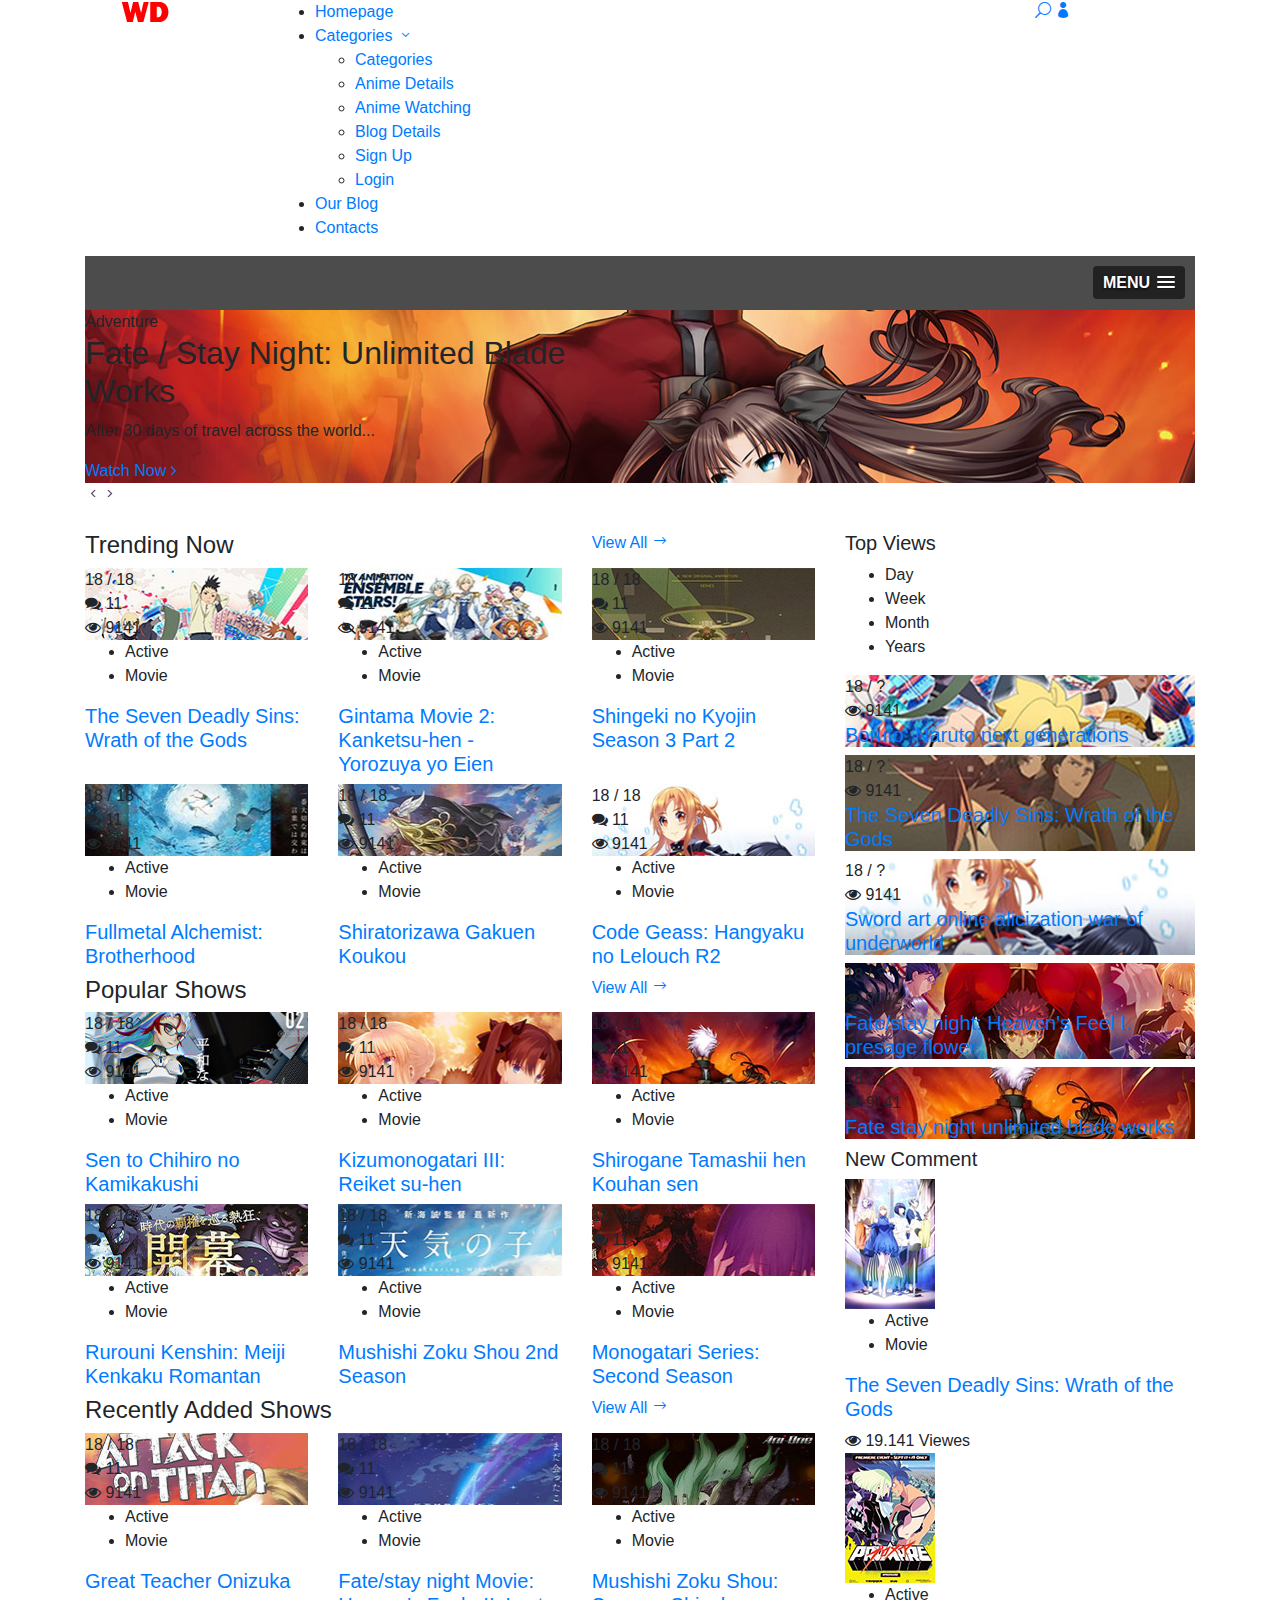
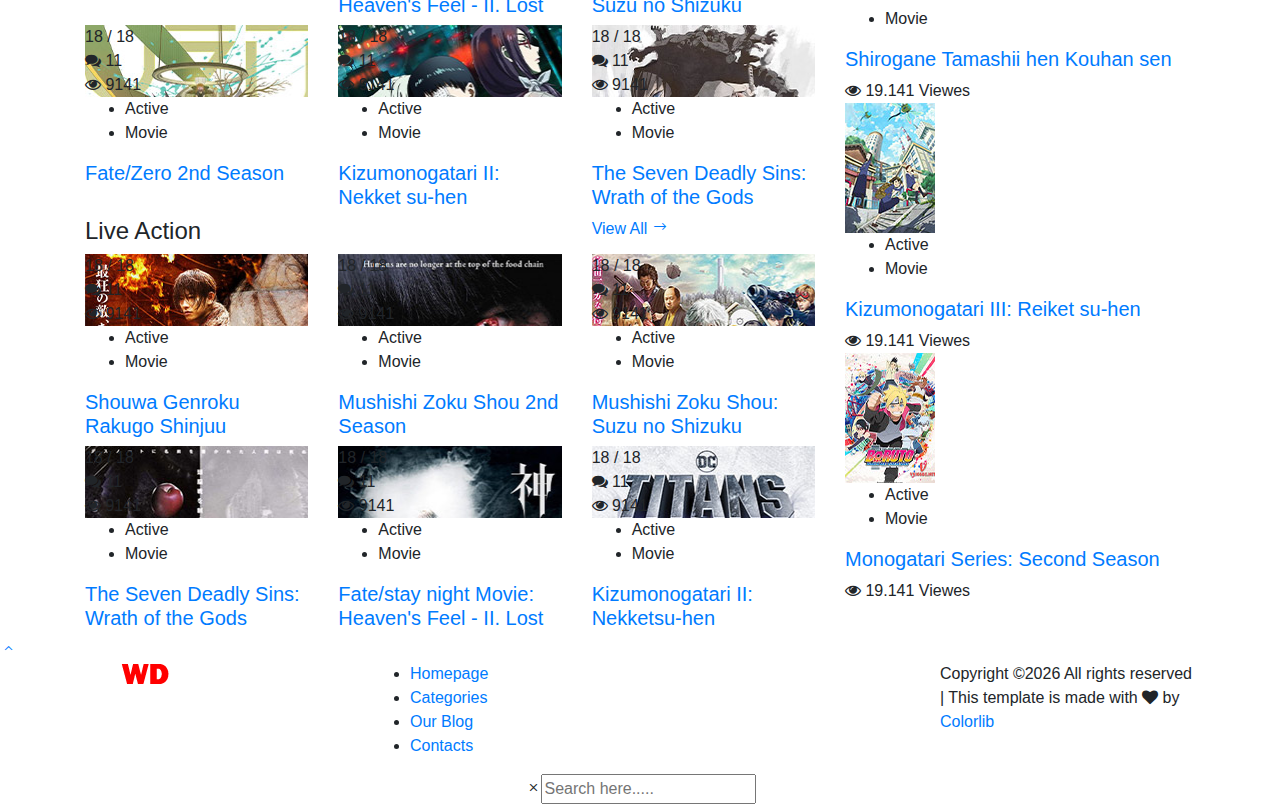
==== commit 8e5f497d: "디자인변경 배경 화이트" ====
--- a/src/main/webapp/resources/index.html
+++ b/src/main/webapp/resources/index.html
@@ -22,7 +22,7 @@
     <link rel="stylesheet" href="css/nice-select.css" type="text/css">
     <link rel="stylesheet" href="css/owl.carousel.min.css" type="text/css">
     <link rel="stylesheet" href="css/slicknav.min.css" type="text/css">
-    <link rel="stylesheet" href="css/style.css" type="text/css">
+    <link rel="stylesheet" href="css/style.css_241117" type="text/css">
 </head>
 
 <body>
@@ -38,7 +38,7 @@
                 <div class="col-lg-2">
                     <div class="header__logo">
                         <a href="./index.html">
-                            <img src="../resources/img/logo.png" alt="">
+                            <img src="img/logo.png_white" alt="">
                         </a>
                     </div>
                 </div>
@@ -698,7 +698,7 @@
         <div class="row">
             <div class="col-lg-3">
                 <div class="footer__logo">
-                    <a href="./index.html"><img src="img/logo.png" alt=""></a>
+                    <a href="./index.html"><img src="img/logo.png_white" alt=""></a>
                 </div>
             </div>
             <div class="col-lg-6">
